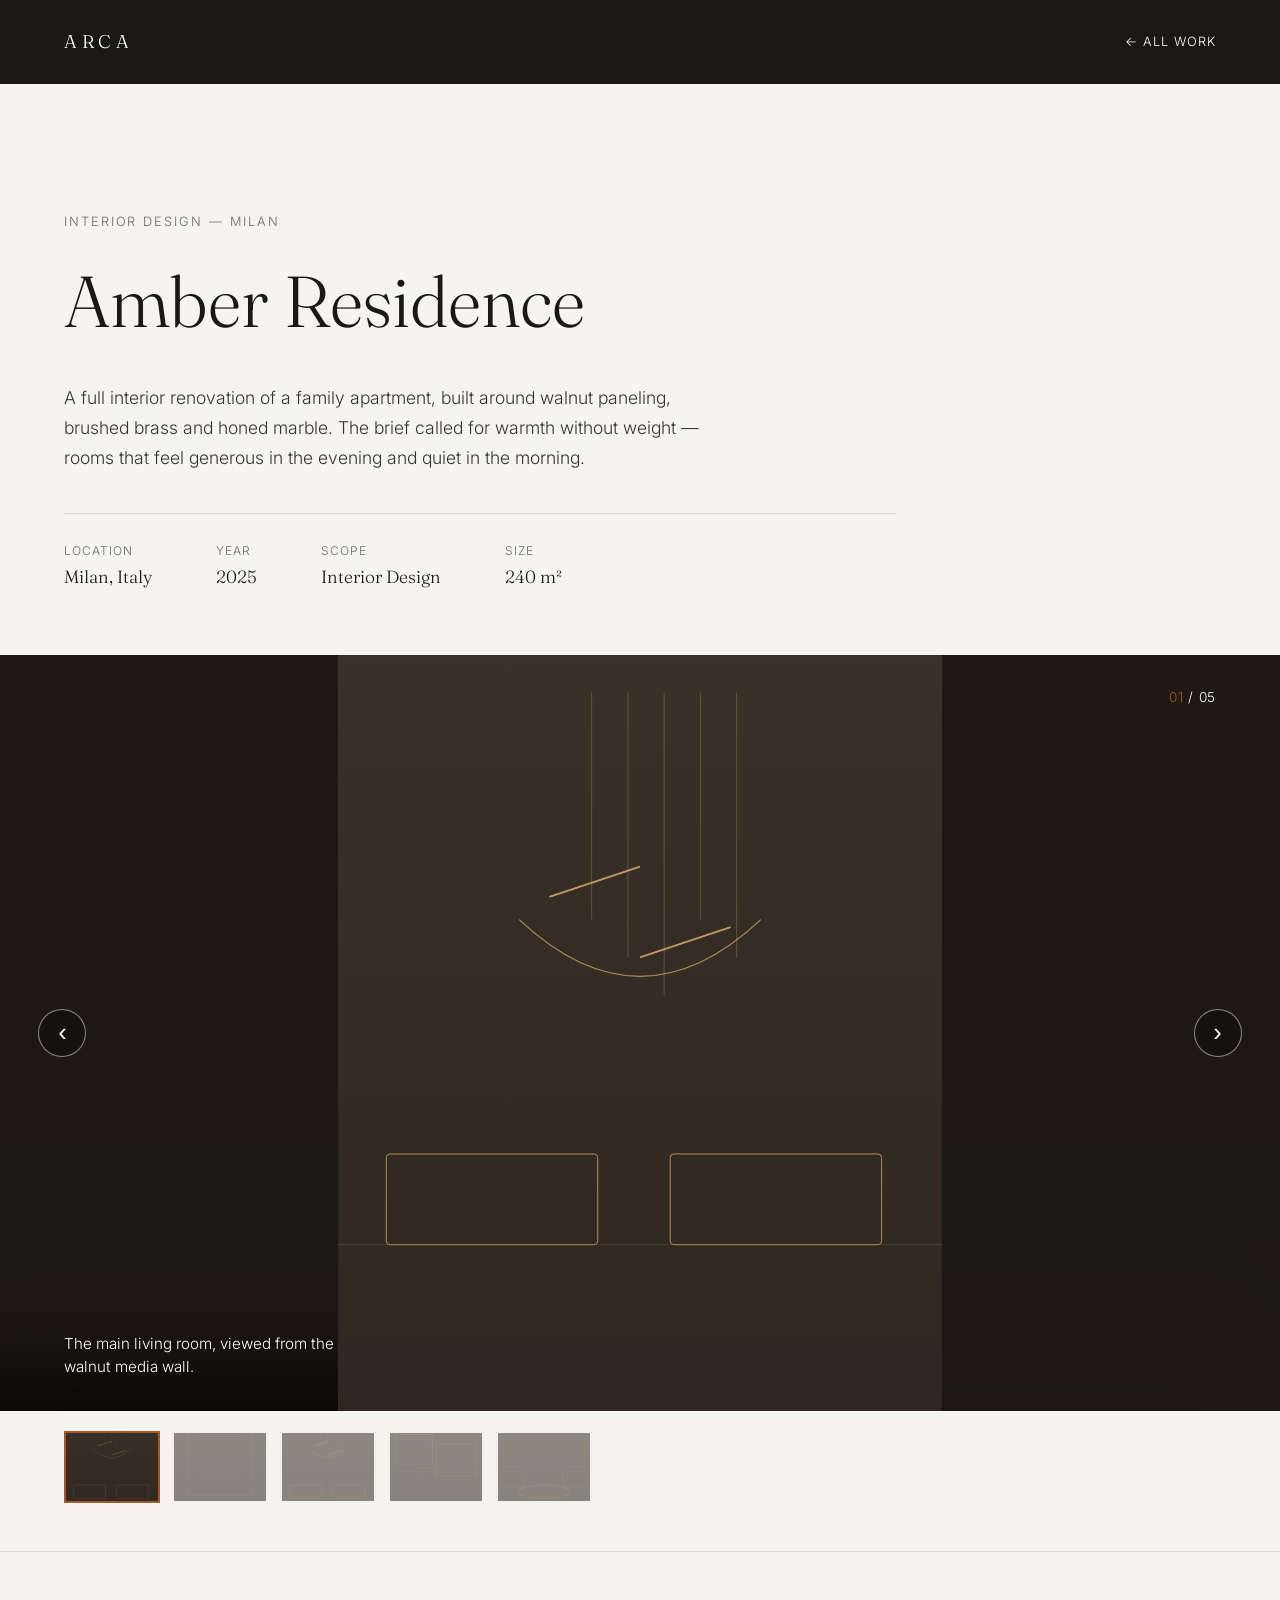
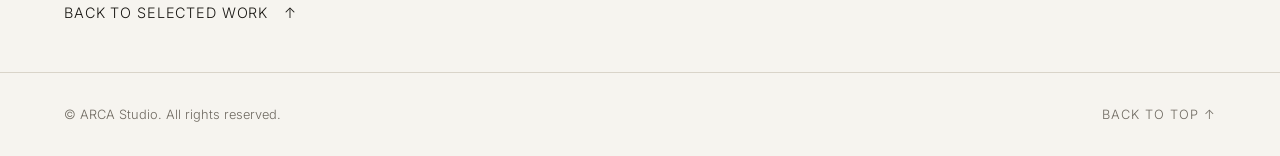
==== project-amber.html @ 2519db30 "Show full uncropped images with blurred backdrop fill Instead of cropping (object-fit: cover) or fla" ====
<!DOCTYPE html>
<html lang="en">
<head>
<meta charset="UTF-8">
<meta name="viewport" content="width=device-width, initial-scale=1.0">
<title>Amber Residence — ARCA Studio</title>
<meta name="description" content="Amber Residence — a warm, material-led interior by ARCA Studio.">
<link rel="preconnect" href="https://fonts.googleapis.com">
<link rel="preconnect" href="https://fonts.gstatic.com" crossorigin>
<link href="https://fonts.googleapis.com/css2?family=Fraunces:ital,opsz,wght@0,9..144,300;0,9..144,400;1,9..144,400&family=Inter:wght@300;400;500&display=swap" rel="stylesheet">
<link rel="stylesheet" href="style.css">
<link rel="stylesheet" href="project.css">
</head>
<body class="project-body">

<header class="site-header project-header" id="siteHeader">
  <a href="index.html" class="logo">ARCA</a>
  <a href="index.html#work" class="back-link">← All Work</a>
</header>

<main>
  <section class="project-intro">
    <p class="project-eyebrow">Interior Design — Milan</p>
    <h1>Amber Residence</h1>
    <p class="project-summary">
      A full interior renovation of a family apartment, built around walnut
      paneling, brushed brass and honed marble. The brief called for warmth
      without weight — rooms that feel generous in the evening and quiet
      in the morning.
    </p>
    <dl class="project-facts">
      <div><dt>Location</dt><dd>Milan, Italy</dd></div>
      <div><dt>Year</dt><dd>2025</dd></div>
      <div><dt>Scope</dt><dd>Interior Design</dd></div>
      <div><dt>Size</dt><dd>240 m²</dd></div>
    </dl>
  </section>

  <section class="gallery" id="gallery" aria-roledescription="carousel" aria-label="Project gallery">
    <div class="gallery-stage">
      <button class="gallery-arrow gallery-prev" id="galleryPrev" aria-label="Previous image">‹</button>

      <div class="gallery-track" id="galleryTrack">
        <figure class="gallery-slide is-active" data-index="0">
          <div class="gallery-slide-bg" style="background-image:url('assets/img/gallery/living-01.svg')"></div>
          <img src="assets/img/gallery/living-01.svg" alt="Living room with sculptural brass chandelier and twin sofas" class="gallery-slide-img">
          <figcaption>The main living room, viewed from the entry — brass chandelier and walnut media wall.</figcaption>
        </figure>
        <figure class="gallery-slide" data-index="1">
          <div class="gallery-slide-bg" style="background-image:url('assets/img/gallery/living-02.svg')"></div>
          <img src="assets/img/gallery/living-02.svg" alt="Marble feature wall with sculptural artwork" class="gallery-slide-img">
          <figcaption>Arabescato marble frames a bronze relief panel above the console.</figcaption>
        </figure>
        <figure class="gallery-slide" data-index="2">
          <div class="gallery-slide-bg" style="background-image:url('assets/img/gallery/living-03.svg')"></div>
          <img src="assets/img/gallery/living-03.svg" alt="Living room seen through an arched walnut doorway" class="gallery-slide-img">
          <figcaption>The sitting area, framed by an arched walnut passage from the hall.</figcaption>
        </figure>
        <figure class="gallery-slide" data-index="3">
          <div class="gallery-slide-bg" style="background-image:url('assets/img/gallery/living-04-aerial.svg')"></div>
          <img src="assets/img/gallery/living-04-aerial.svg" alt="Aerial view of the sectional sofa and coffee table layout" class="gallery-slide-img">
          <figcaption>Plan view of the seating arrangement around the bronze coffee table.</figcaption>
        </figure>
        <figure class="gallery-slide" data-index="4">
          <div class="gallery-slide-bg" style="background-image:url('assets/img/gallery/living-05.svg')"></div>
          <img src="assets/img/gallery/living-05.svg" alt="Detail of the marble and bronze coffee table" class="gallery-slide-img">
          <figcaption>Detail — honed marble top set into a brushed bronze base.</figcaption>
        </figure>
      </div>

      <button class="gallery-arrow gallery-next" id="galleryNext" aria-label="Next image">›</button>

      <div class="gallery-counter">
        <span id="galleryCurrent">01</span> / <span id="galleryTotal">05</span>
      </div>
    </div>

    <div class="gallery-thumbs" id="galleryThumbs">
      <button class="thumb is-active" data-index="0"><img src="assets/img/gallery/living-01.svg" alt=""></button>
      <button class="thumb" data-index="1"><img src="assets/img/gallery/living-02.svg" alt=""></button>
      <button class="thumb" data-index="2"><img src="assets/img/gallery/living-03.svg" alt=""></button>
      <button class="thumb" data-index="3"><img src="assets/img/gallery/living-04-aerial.svg" alt=""></button>
      <button class="thumb" data-index="4"><img src="assets/img/gallery/living-05.svg" alt=""></button>
    </div>
  </section>

  <section class="project-nav-next">
    <a href="index.html#work">
      <span class="project-nav-label">Back to Selected Work</span>
      <span class="project-nav-arrow">↑</span>
    </a>
  </section>
</main>

<footer class="site-footer">
  <p>© <span id="year"></span> ARCA Studio. All rights reserved.</p>
  <a href="index.html#top" class="back-top">Back to top ↑</a>
</footer>

<script src="script.js"></script>
<script src="project.js"></script>
</body>
</html>
---- style.css ----
:root {
  --bg: #f6f4ef;
  --ink: #1a1814;
  --muted: #6f6a61;
  --line: #d9d4c9;
  --accent: #a3572c;
  --serif: "Fraunces", serif;
  --sans: "Inter", sans-serif;
}

* { box-sizing: border-box; margin: 0; padding: 0; }

html { scroll-behavior: smooth; }

body {
  background: var(--bg);
  color: var(--ink);
  font-family: var(--sans);
  font-weight: 300;
  line-height: 1.5;
  overflow-x: hidden;
}

img { display: block; max-width: 100%; }
a { color: inherit; text-decoration: none; }
ul { list-style: none; }

/* Loader */
.loader {
  position: fixed;
  inset: 0;
  background: var(--ink);
  color: var(--bg);
  display: flex;
  align-items: center;
  justify-content: center;
  font-family: var(--serif);
  font-size: 1.4rem;
  letter-spacing: 0.3em;
  z-index: 999;
  transition: opacity 0.8s ease, visibility 0.8s ease;
}
.loader.hidden { opacity: 0; visibility: hidden; }

/* Header */
.site-header {
  position: fixed;
  top: 0;
  left: 0;
  right: 0;
  display: flex;
  align-items: center;
  justify-content: space-between;
  padding: 1.75rem clamp(1.5rem, 5vw, 4rem);
  z-index: 100;
  color: #fff;
  transition: padding 0.4s ease;
}
.site-header.scrolled { padding: 1.1rem clamp(1.5rem, 5vw, 4rem); }

.logo {
  font-family: var(--serif);
  font-size: 1.15rem;
  letter-spacing: 0.25em;
  mix-blend-mode: difference;
  color: #fff;
}

.main-nav { display: flex; gap: 2.5rem; }
.main-nav a {
  font-size: 0.8rem;
  letter-spacing: 0.08em;
  text-transform: uppercase;
  position: relative;
  mix-blend-mode: difference;
  color: #fff;
}
.main-nav a::after {
  content: "";
  position: absolute;
  left: 0; bottom: -4px;
  width: 0; height: 1px;
  background: currentColor;
  transition: width 0.3s ease;
}
.main-nav a:hover::after { width: 100%; }

.nav-toggle {
  display: none;
  flex-direction: column;
  gap: 5px;
  background: none;
  border: none;
  cursor: pointer;
}
.nav-toggle span {
  width: 22px; height: 1px;
  background: #fff;
  mix-blend-mode: difference;
}

/* Hero */
.hero {
  position: relative;
  height: 100vh;
  min-height: 560px;
  overflow: hidden;
}
.hero-media {
  position: absolute; inset: 0;
}
.hero-media img {
  width: 100%; height: 100%;
  object-fit: cover;
  filter: brightness(0.72);
}
.hero-content {
  position: relative;
  z-index: 2;
  height: 100%;
  display: flex;
  flex-direction: column;
  justify-content: flex-end;
  padding: 0 clamp(1.5rem, 5vw, 4rem) 4.5rem;
  color: #fff;
}
.eyebrow {
  text-transform: uppercase;
  letter-spacing: 0.2em;
  font-size: 0.8rem;
  margin-bottom: 1.25rem;
  opacity: 0.85;
}
.hero h1 {
  font-family: var(--serif);
  font-weight: 300;
  font-size: clamp(2.6rem, 7vw, 6rem);
  line-height: 1.02;
  max-width: 16ch;
}
.scroll-cue {
  margin-top: 3rem;
  display: inline-flex;
  align-items: center;
  gap: 1rem;
  font-size: 0.8rem;
  letter-spacing: 0.1em;
  text-transform: uppercase;
  color: #fff;
}
.scroll-cue .line {
  width: 48px; height: 1px;
  background: #fff;
  position: relative;
  overflow: hidden;
}
.scroll-cue .line::after {
  content: "";
  position: absolute; inset: 0;
  background: var(--accent);
  transform: translateX(-100%);
  animation: cue 2.4s ease-in-out infinite;
}
@keyframes cue {
  0% { transform: translateX(-100%); }
  50% { transform: translateX(0); }
  100% { transform: translateX(100%); }
}

/* Section index labels */
.section-index, .intro-index {
  font-size: 0.78rem;
  letter-spacing: 0.15em;
  text-transform: uppercase;
  color: var(--muted);
  padding: 0 clamp(1.5rem, 5vw, 4rem);
  margin-bottom: 2.5rem;
}

/* Intro */
.intro {
  padding: clamp(5rem, 10vw, 8rem) 0 clamp(4rem, 8vw, 6rem);
  border-top: 1px solid var(--line);
}
.intro-text {
  font-family: var(--serif);
  font-weight: 300;
  font-size: clamp(1.4rem, 3vw, 2.1rem);
  line-height: 1.45;
  max-width: 46rem;
  padding: 0 clamp(1.5rem, 5vw, 4rem);
  color: #2a2620;
}
.intro-stats {
  display: flex;
  gap: clamp(2rem, 6vw, 5rem);
  margin-top: 4rem;
  padding: 0 clamp(1.5rem, 5vw, 4rem);
  flex-wrap: wrap;
}
.intro-stats span {
  font-family: var(--serif);
  font-size: 2.6rem;
  display: block;
  color: var(--accent);
}
.intro-stats p {
  font-size: 0.85rem;
  color: var(--muted);
  margin-top: 0.4rem;
  text-transform: uppercase;
  letter-spacing: 0.05em;
}

/* Work grid */
.work {
  padding: clamp(4rem, 8vw, 6rem) 0;
  border-top: 1px solid var(--line);
}
.project-grid {
  display: grid;
  grid-template-columns: repeat(2, 1fr);
  gap: 1px;
  background: var(--line);
  padding: 0 clamp(1.5rem, 5vw, 4rem);
  gap: 2px;
}
.project {
  position: relative;
  display: block;
  overflow: hidden;
  aspect-ratio: 4/5;
}
.project--large { grid-column: span 2; aspect-ratio: 16/9; }

.project-media { position: absolute; inset: 0; }
.project-media img {
  width: 100%; height: 100%;
  object-fit: cover;
  transform: scale(1.02);
  transition: transform 1.1s cubic-bezier(0.16,1,0.3,1), filter 0.6s ease;
}
.project:hover .project-media img {
  transform: scale(1.1);
  filter: brightness(0.75);
}
.project-meta {
  position: absolute;
  left: 0; right: 0; bottom: 0;
  padding: 1.75rem;
  color: #fff;
  background: linear-gradient(to top, rgba(0,0,0,0.55), transparent 70%);
  transform: translateY(10px);
  opacity: 0.9;
  transition: transform 0.4s ease, opacity 0.4s ease;
}
.project:hover .project-meta { transform: translateY(0); opacity: 1; }
.project-meta h3 {
  font-family: var(--serif);
  font-weight: 400;
  font-size: 1.4rem;
  margin-bottom: 0.25rem;
}
.project-meta p {
  font-size: 0.8rem;
  letter-spacing: 0.04em;
  opacity: 0.85;
}

/* Services */
.services {
  padding: clamp(4rem, 8vw, 6rem) 0;
  border-top: 1px solid var(--line);
}
.services-list {
  padding: 0 clamp(1.5rem, 5vw, 4rem);
}
.services-list li {
  display: grid;
  grid-template-columns: 4rem 1fr 2fr;
  gap: 1.5rem;
  align-items: baseline;
  padding: 2.25rem 0;
  border-top: 1px solid var(--line);
}
.services-list li:last-child { border-bottom: 1px solid var(--line); }
.services-num {
  font-family: var(--serif);
  color: var(--accent);
  font-size: 1.1rem;
}
.services-list h3 {
  font-family: var(--serif);
  font-weight: 400;
  font-size: 1.6rem;
}
.services-list p {
  color: var(--muted);
  max-width: 34rem;
  font-size: 0.95rem;
}

/* CTA */
.cta {
  position: relative;
  height: 60vh;
  min-height: 420px;
  overflow: hidden;
}
.cta-media { position: absolute; inset: 0; }
.cta-media img {
  width: 100%; height: 100%; object-fit: cover;
  filter: brightness(0.55);
}
.cta-content {
  position: relative; z-index: 2;
  height: 100%;
  display: flex; flex-direction: column;
  align-items: center; justify-content: center;
  color: #fff; text-align: center;
  gap: 2.25rem;
}
.cta h2 {
  font-family: var(--serif);
  font-weight: 300;
  font-size: clamp(2.2rem, 5vw, 4rem);
  line-height: 1.1;
}
.btn {
  display: inline-block;
  border: 1px solid #fff;
  padding: 0.9rem 2.25rem;
  font-size: 0.8rem;
  letter-spacing: 0.1em;
  text-transform: uppercase;
  transition: background 0.3s ease, color 0.3s ease;
}
.btn:hover { background: #fff; color: var(--ink); }

/* Contact */
.contact {
  padding: clamp(4rem, 8vw, 6rem) 0 5rem;
  border-top: 1px solid var(--line);
}
.contact-grid {
  display: grid;
  grid-template-columns: 1fr 1fr;
  gap: 4rem;
  padding: 0 clamp(1.5rem, 5vw, 4rem);
}
.contact-info h2 {
  font-family: var(--serif);
  font-weight: 300;
  font-size: clamp(1.9rem, 4vw, 3rem);
  margin-bottom: 1.75rem;
}
.contact-email {
  display: inline-block;
  font-size: 1.15rem;
  border-bottom: 1px solid var(--ink);
  padding-bottom: 0.2rem;
  margin-bottom: 2.5rem;
}
.contact-details {
  display: flex;
  flex-direction: column;
  gap: 1.5rem;
}
.contact-details .label {
  font-size: 0.75rem;
  text-transform: uppercase;
  letter-spacing: 0.1em;
  color: var(--muted);
  margin-bottom: 0.35rem;
}
.contact-details a:hover { color: var(--accent); }

.contact-form { display: flex; flex-direction: column; gap: 1.75rem; }
.field { position: relative; }
.field input,
.field textarea {
  width: 100%;
  background: transparent;
  border: none;
  border-bottom: 1px solid var(--line);
  padding: 0.6rem 0;
  font-family: var(--sans);
  font-size: 1rem;
  color: var(--ink);
  resize: none;
}
.field input:focus,
.field textarea:focus { outline: none; border-color: var(--ink); }
.field label {
  position: absolute;
  left: 0; top: 0.6rem;
  color: var(--muted);
  font-size: 1rem;
  pointer-events: none;
  transition: transform 0.25s ease, font-size 0.25s ease, color 0.25s ease;
}
.field input:focus ~ label,
.field input:not(:placeholder-shown) ~ label,
.field textarea:focus ~ label,
.field textarea:not(:placeholder-shown) ~ label,
.field input:valid ~ label {
  transform: translateY(-1.4rem);
  font-size: 0.75rem;
  color: var(--ink);
}
.contact-form button {
  align-self: flex-start;
  margin-top: 0.5rem;
  background: var(--ink);
  color: var(--bg);
  border: none;
  padding: 0.9rem 2.25rem;
  font-size: 0.8rem;
  letter-spacing: 0.1em;
  text-transform: uppercase;
  cursor: pointer;
  transition: background 0.3s ease;
}
.contact-form button:hover { background: var(--accent); }
.form-note { font-size: 0.85rem; color: var(--accent); min-height: 1.2rem; }

/* Footer */
.site-footer {
  display: flex;
  justify-content: space-between;
  align-items: center;
  padding: 2rem clamp(1.5rem, 5vw, 4rem);
  border-top: 1px solid var(--line);
  font-size: 0.8rem;
  color: var(--muted);
}
.back-top { text-transform: uppercase; letter-spacing: 0.08em; }
.back-top:hover { color: var(--accent); }

/* Reveal animation */
.reveal {
  opacity: 0;
  transform: translateY(24px);
  transition: opacity 0.9s cubic-bezier(0.16,1,0.3,1), transform 0.9s cubic-bezier(0.16,1,0.3,1);
}
.reveal.visible { opacity: 1; transform: translateY(0); }

/* Responsive */
@media (max-width: 860px) {
  .main-nav { display: none; }
  .nav-toggle { display: flex; }
  .project-grid { grid-template-columns: 1fr; }
  .project--large { grid-column: span 1; aspect-ratio: 4/5; }
  .intro-stats { gap: 2.5rem; }
  .services-list li { grid-template-columns: 1fr; gap: 0.5rem; }
  .contact-grid { grid-template-columns: 1fr; gap: 3rem; }
}

@media (max-width: 860px) {
  .main-nav.open {
    display: flex;
    flex-direction: column;
    position: fixed;
    top: 0; right: 0;
    height: 100vh;
    width: 70vw;
    background: var(--ink);
    color: #fff;
    padding: 6rem 2.5rem;
    gap: 2rem;
    z-index: 90;
  }
  .main-nav.open a { mix-blend-mode: normal; color: #fff; }
}
---- project.css ----
.project-body { background: var(--bg); }

.project-header {
  position: sticky;
  background: var(--ink);
  mix-blend-mode: normal;
  color: #fff;
}
.project-header .logo { mix-blend-mode: normal; color: #fff; }
.back-link {
  font-size: 0.8rem;
  letter-spacing: 0.08em;
  text-transform: uppercase;
  color: #fff;
}
.back-link:hover { color: var(--accent); }

.project-intro {
  max-width: 60rem;
  padding: 8rem clamp(1.5rem, 5vw, 4rem) 3rem;
}
.project-eyebrow {
  text-transform: uppercase;
  letter-spacing: 0.15em;
  font-size: 0.8rem;
  color: var(--muted);
  margin-bottom: 1rem;
}
.project-intro h1 {
  font-family: var(--serif);
  font-weight: 300;
  font-size: clamp(2.4rem, 6vw, 4.5rem);
  margin-bottom: 1.75rem;
}
.project-summary {
  font-size: 1.1rem;
  line-height: 1.7;
  color: #3a352c;
  max-width: 42rem;
  margin-bottom: 2.5rem;
}
.project-facts {
  display: flex;
  gap: clamp(2rem, 5vw, 4rem);
  flex-wrap: wrap;
  border-top: 1px solid var(--line);
  padding-top: 1.75rem;
}
.project-facts dt {
  font-size: 0.75rem;
  text-transform: uppercase;
  letter-spacing: 0.08em;
  color: var(--muted);
  margin-bottom: 0.3rem;
}
.project-facts dd {
  font-family: var(--serif);
  font-size: 1.1rem;
}

/* Gallery */
.gallery {
  padding: 1rem 0 3rem;
}
.gallery-stage {
  position: relative;
  width: 100%;
  height: 84vh;
  min-height: 480px;
  max-height: 900px;
  overflow: hidden;
  background: #241f19;
}
.gallery-track {
  position: relative;
  width: 100%;
  height: 100%;
}
.gallery-slide {
  position: absolute;
  inset: 0;
  opacity: 0;
  visibility: hidden;
  transition: opacity 0.7s ease;
}
.gallery-slide.is-active {
  opacity: 1;
  visibility: visible;
}
.gallery-slide-bg {
  position: absolute;
  inset: -20px;
  background-size: cover;
  background-position: center;
  filter: blur(35px) brightness(0.55) saturate(1.1);
  transform: scale(1.15);
}
.gallery-slide-img {
  position: relative;
  z-index: 1;
  width: 100%;
  height: 100%;
  object-fit: contain;
}
.gallery-slide figcaption {
  position: absolute;
  left: 0; right: 0; bottom: 0;
  padding: 2rem clamp(1.5rem, 5vw, 4rem);
  color: #fff;
  font-size: 0.95rem;
  max-width: 40rem;
  background: linear-gradient(to top, rgba(0,0,0,0.6), transparent);
}

.gallery-arrow {
  position: absolute;
  top: 50%;
  transform: translateY(-50%);
  z-index: 5;
  width: 48px;
  height: 48px;
  border-radius: 50%;
  border: 1px solid rgba(255,255,255,0.5);
  background: rgba(0,0,0,0.25);
  color: #fff;
  font-size: 1.6rem;
  line-height: 1;
  cursor: pointer;
  display: flex;
  align-items: center;
  justify-content: center;
  transition: background 0.3s ease, border-color 0.3s ease;
}
.gallery-arrow:hover { background: rgba(0,0,0,0.5); border-color: #fff; }
.gallery-prev { left: clamp(1rem, 3vw, 2.5rem); }
.gallery-next { right: clamp(1rem, 3vw, 2.5rem); }

.gallery-counter {
  position: absolute;
  top: clamp(1rem, 3vw, 2rem);
  right: clamp(1.5rem, 5vw, 4rem);
  color: #fff;
  font-size: 0.85rem;
  letter-spacing: 0.05em;
  z-index: 5;
}
.gallery-counter #galleryCurrent { color: var(--accent); }

.gallery-thumbs {
  display: flex;
  gap: 0.75rem;
  padding: 1.25rem clamp(1.5rem, 5vw, 4rem) 0;
  overflow-x: auto;
}
.thumb {
  flex: 0 0 auto;
  width: 96px;
  height: 72px;
  border: 2px solid transparent;
  padding: 0;
  cursor: pointer;
  overflow: hidden;
  opacity: 0.55;
  transition: opacity 0.3s ease, border-color 0.3s ease;
}
.thumb img { width: 100%; height: 100%; object-fit: cover; display: block; }
.thumb:hover { opacity: 0.85; }
.thumb.is-active { opacity: 1; border-color: var(--accent); }

.project-nav-next {
  border-top: 1px solid var(--line);
  padding: 3rem clamp(1.5rem, 5vw, 4rem);
}
.project-nav-next a {
  display: inline-flex;
  align-items: center;
  gap: 1rem;
  font-size: 0.9rem;
  letter-spacing: 0.06em;
  text-transform: uppercase;
}
.project-nav-next a:hover { color: var(--accent); }

@media (max-width: 640px) {
  .gallery-stage { height: 60vh; min-height: 380px; }
  .gallery-arrow { width: 38px; height: 38px; font-size: 1.3rem; }
  .project-intro { padding-top: 6.5rem; }
}
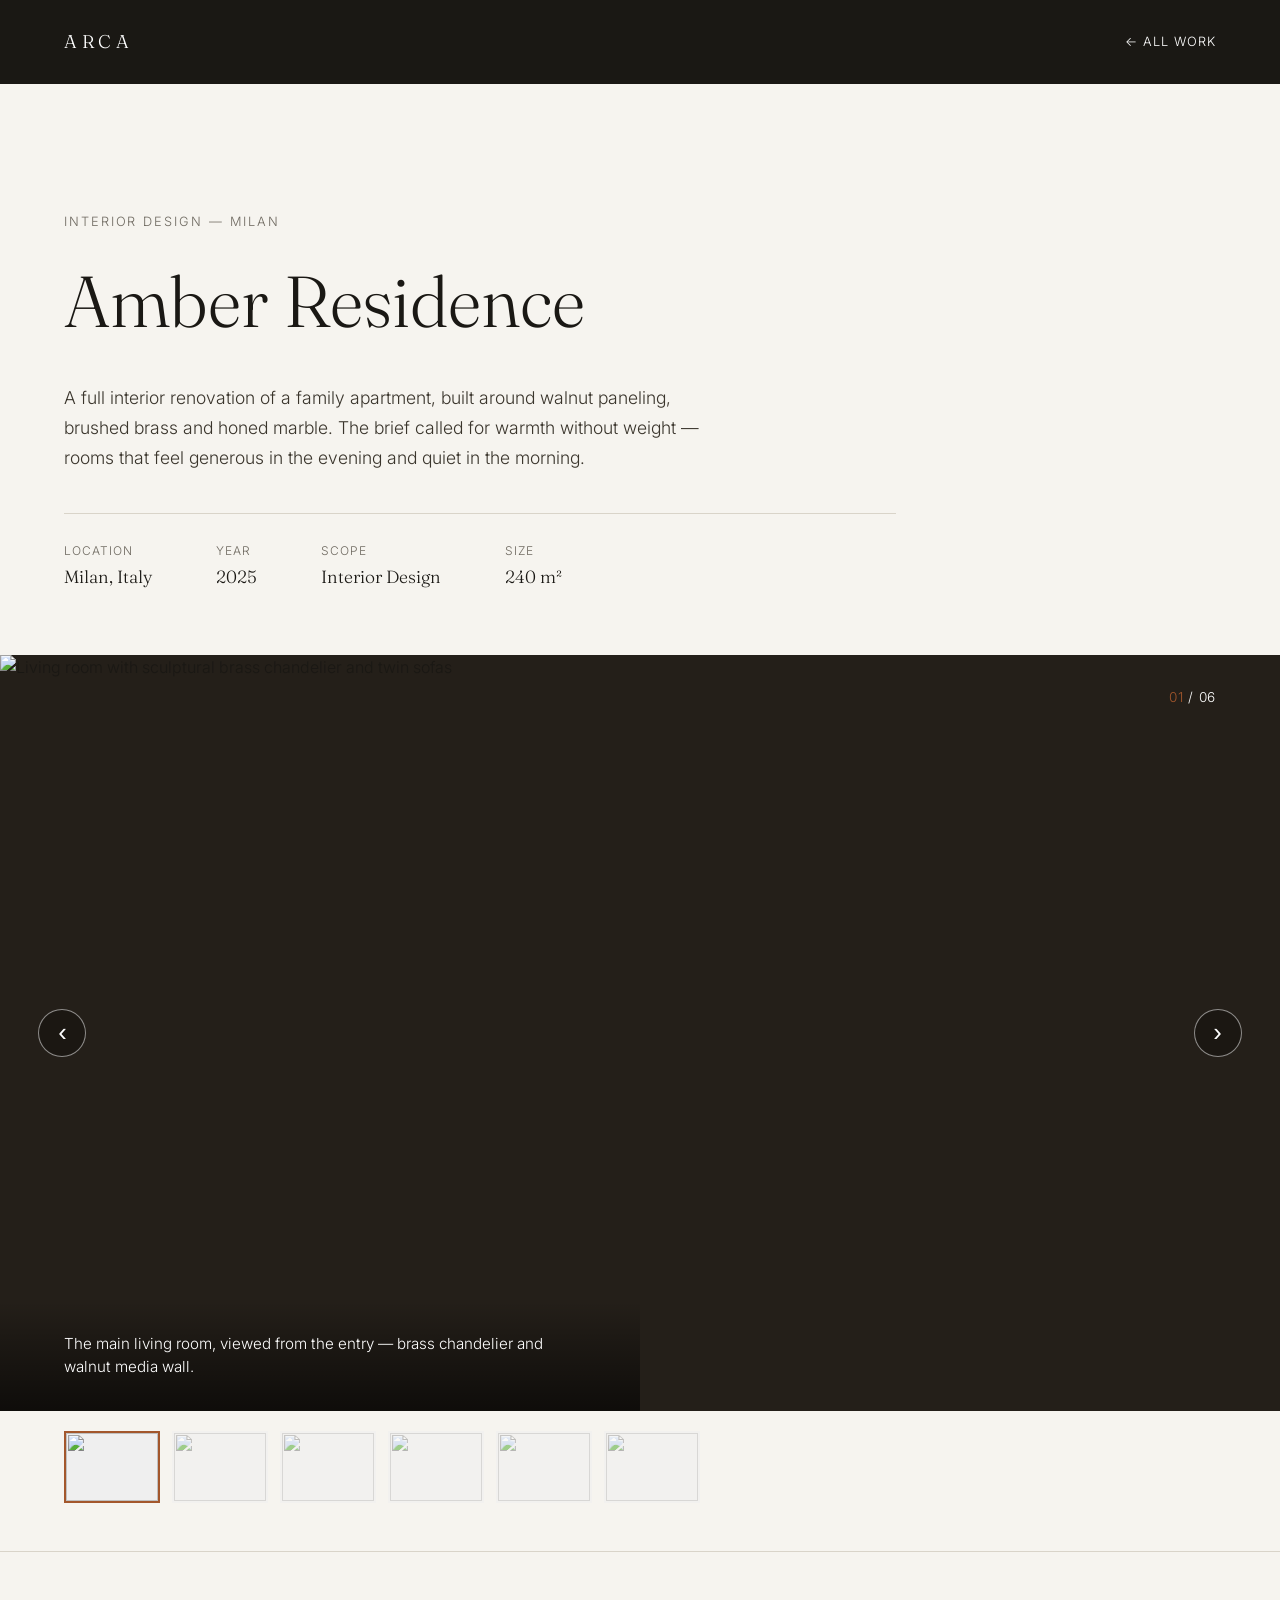
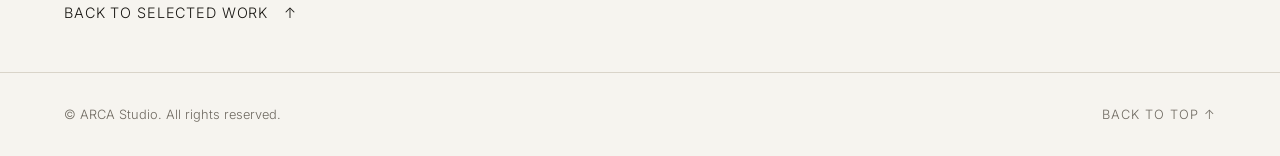
==== commit 3699a069: "Point Amber Residence gallery at uploaded photo filenames Homepage card and project-amber.html now r" ====
--- a/project-amber.html
+++ b/project-amber.html
@@ -42,45 +42,51 @@
 
       <div class="gallery-track" id="galleryTrack">
         <figure class="gallery-slide is-active" data-index="0">
-          <div class="gallery-slide-bg" style="background-image:url('assets/img/gallery/living-01.svg')"></div>
-          <img src="assets/img/gallery/living-01.svg" alt="Living room with sculptural brass chandelier and twin sofas" class="gallery-slide-img">
+          <div class="gallery-slide-bg" style="background-image:url('assets/img/gallery/Living room (1).jpg')"></div>
+          <img src="assets/img/gallery/Living room (1).jpg" alt="Living room with sculptural brass chandelier and twin sofas" class="gallery-slide-img">
           <figcaption>The main living room, viewed from the entry — brass chandelier and walnut media wall.</figcaption>
         </figure>
         <figure class="gallery-slide" data-index="1">
-          <div class="gallery-slide-bg" style="background-image:url('assets/img/gallery/living-02.svg')"></div>
-          <img src="assets/img/gallery/living-02.svg" alt="Marble feature wall with sculptural artwork" class="gallery-slide-img">
+          <div class="gallery-slide-bg" style="background-image:url('assets/img/gallery/Living room (2).jpg')"></div>
+          <img src="assets/img/gallery/Living room (2).jpg" alt="Marble feature wall with sculptural artwork" class="gallery-slide-img">
           <figcaption>Arabescato marble frames a bronze relief panel above the console.</figcaption>
         </figure>
         <figure class="gallery-slide" data-index="2">
-          <div class="gallery-slide-bg" style="background-image:url('assets/img/gallery/living-03.svg')"></div>
-          <img src="assets/img/gallery/living-03.svg" alt="Living room seen through an arched walnut doorway" class="gallery-slide-img">
+          <div class="gallery-slide-bg" style="background-image:url('assets/img/gallery/Living room (3).jpg')"></div>
+          <img src="assets/img/gallery/Living room (3).jpg" alt="Living room seen through an arched walnut doorway" class="gallery-slide-img">
           <figcaption>The sitting area, framed by an arched walnut passage from the hall.</figcaption>
         </figure>
         <figure class="gallery-slide" data-index="3">
-          <div class="gallery-slide-bg" style="background-image:url('assets/img/gallery/living-04-aerial.svg')"></div>
-          <img src="assets/img/gallery/living-04-aerial.svg" alt="Aerial view of the sectional sofa and coffee table layout" class="gallery-slide-img">
+          <div class="gallery-slide-bg" style="background-image:url('assets/img/gallery/Living room (4).jpg')"></div>
+          <img src="assets/img/gallery/Living room (4).jpg" alt="Aerial view of the sectional sofa and coffee table layout" class="gallery-slide-img">
           <figcaption>Plan view of the seating arrangement around the bronze coffee table.</figcaption>
         </figure>
         <figure class="gallery-slide" data-index="4">
-          <div class="gallery-slide-bg" style="background-image:url('assets/img/gallery/living-05.svg')"></div>
-          <img src="assets/img/gallery/living-05.svg" alt="Detail of the marble and bronze coffee table" class="gallery-slide-img">
+          <div class="gallery-slide-bg" style="background-image:url('assets/img/gallery/Living room (5).jpg')"></div>
+          <img src="assets/img/gallery/Living room (5).jpg" alt="Detail of the marble and bronze coffee table" class="gallery-slide-img">
           <figcaption>Detail — honed marble top set into a brushed bronze base.</figcaption>
+        </figure>
+        <figure class="gallery-slide" data-index="5">
+          <div class="gallery-slide-bg" style="background-image:url('assets/img/gallery/Living room (6).jpg')"></div>
+          <img src="assets/img/gallery/Living room (6).jpg" alt="Wide view of the living room seating arrangement" class="gallery-slide-img">
+          <figcaption>The room in full — sectional seating gathered around the bronze coffee table.</figcaption>
         </figure>
       </div>
 
       <button class="gallery-arrow gallery-next" id="galleryNext" aria-label="Next image">›</button>
 
       <div class="gallery-counter">
-        <span id="galleryCurrent">01</span> / <span id="galleryTotal">05</span>
+        <span id="galleryCurrent">01</span> / <span id="galleryTotal">06</span>
       </div>
     </div>
 
     <div class="gallery-thumbs" id="galleryThumbs">
-      <button class="thumb is-active" data-index="0"><img src="assets/img/gallery/living-01.svg" alt=""></button>
-      <button class="thumb" data-index="1"><img src="assets/img/gallery/living-02.svg" alt=""></button>
-      <button class="thumb" data-index="2"><img src="assets/img/gallery/living-03.svg" alt=""></button>
-      <button class="thumb" data-index="3"><img src="assets/img/gallery/living-04-aerial.svg" alt=""></button>
-      <button class="thumb" data-index="4"><img src="assets/img/gallery/living-05.svg" alt=""></button>
+      <button class="thumb is-active" data-index="0"><img src="assets/img/gallery/Living room (1).jpg" alt=""></button>
+      <button class="thumb" data-index="1"><img src="assets/img/gallery/Living room (2).jpg" alt=""></button>
+      <button class="thumb" data-index="2"><img src="assets/img/gallery/Living room (3).jpg" alt=""></button>
+      <button class="thumb" data-index="3"><img src="assets/img/gallery/Living room (4).jpg" alt=""></button>
+      <button class="thumb" data-index="4"><img src="assets/img/gallery/Living room (5).jpg" alt=""></button>
+      <button class="thumb" data-index="5"><img src="assets/img/gallery/Living room (6).jpg" alt=""></button>
     </div>
   </section>
 
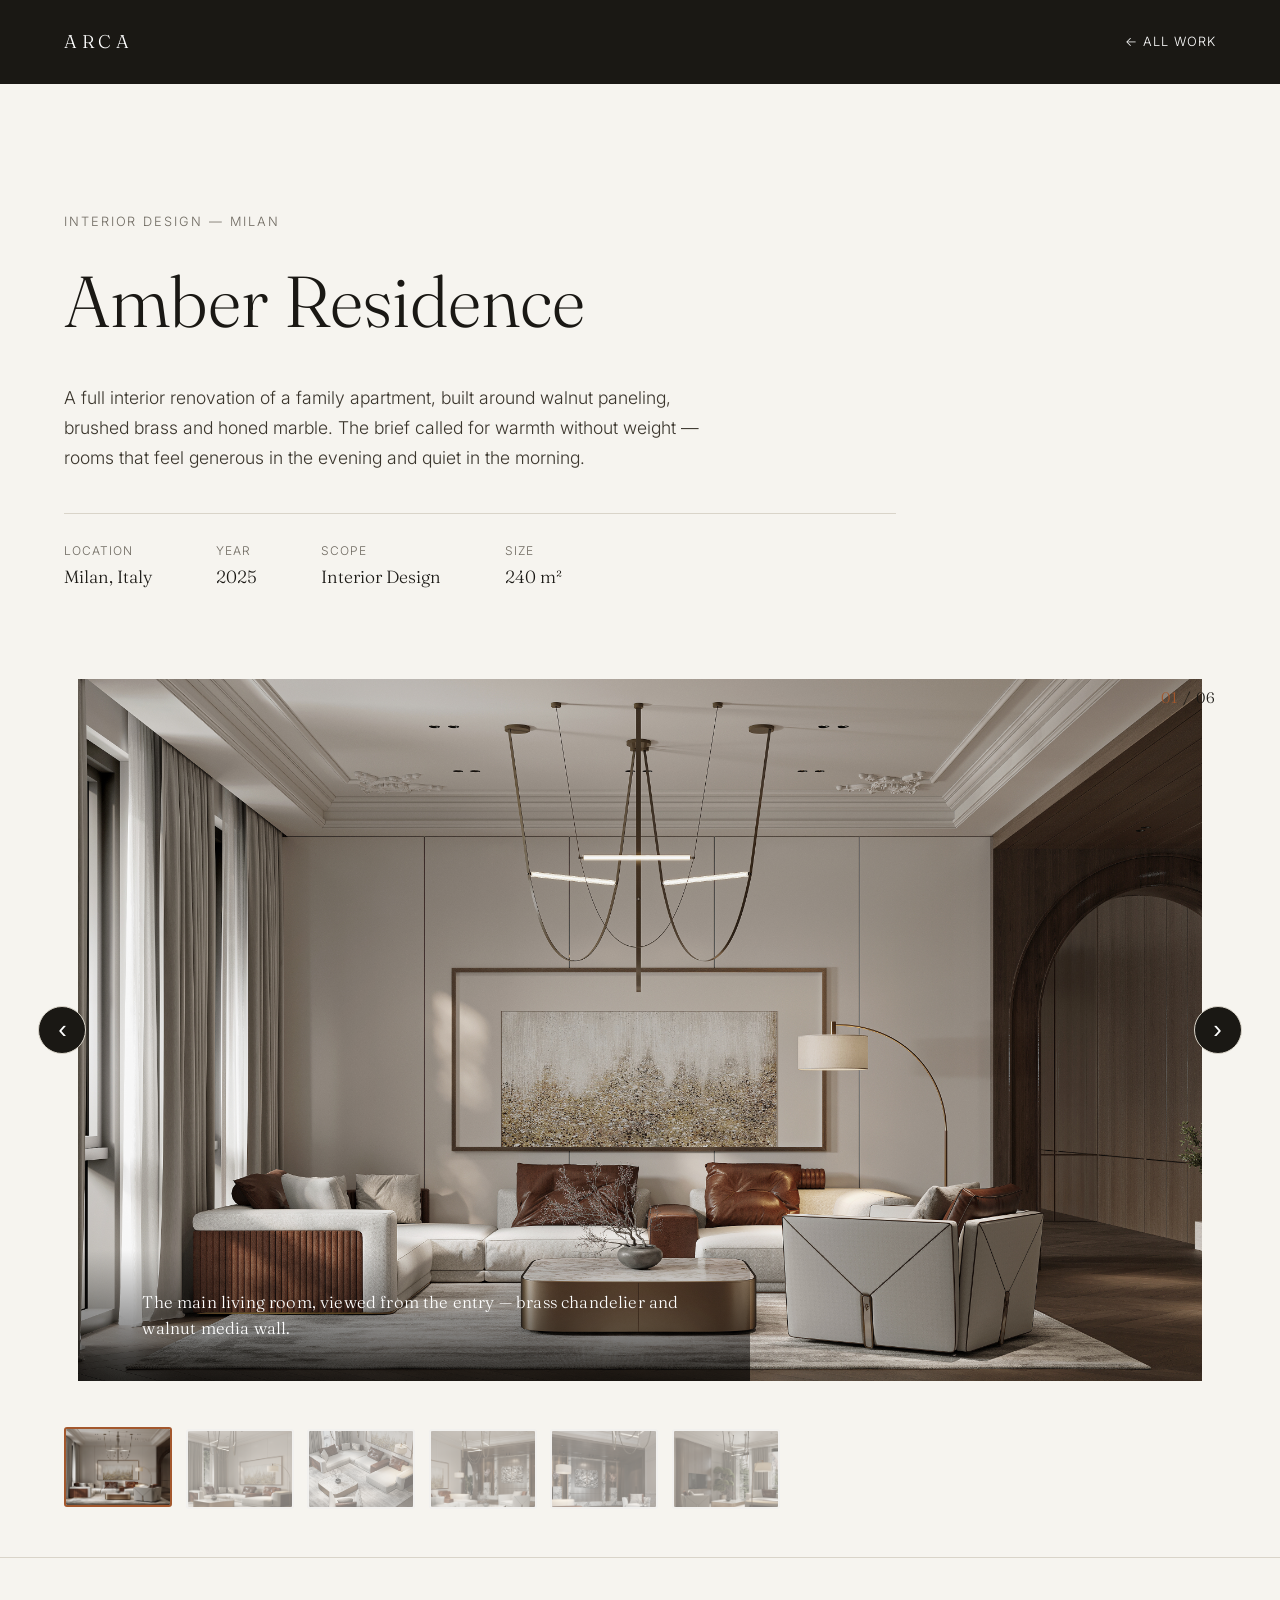
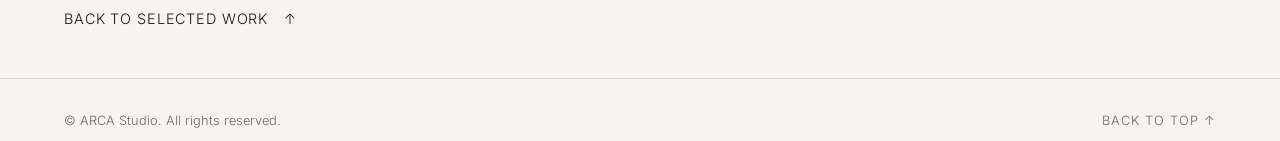
==== commit 29c3eb46: "Make gallery frame hug each photo's exact aspect ratio Instead of a fixed-shape box that always need" ====
--- a/project-amber.html
+++ b/project-amber.html
@@ -37,9 +37,10 @@
   </section>
 
   <section class="gallery" id="gallery" aria-roledescription="carousel" aria-label="Project gallery">
-    <div class="gallery-stage">
+    <div class="gallery-stage" id="galleryStage">
       <button class="gallery-arrow gallery-prev" id="galleryPrev" aria-label="Previous image">‹</button>
 
+      <div class="gallery-frame" id="galleryFrame">
       <div class="gallery-track" id="galleryTrack">
         <figure class="gallery-slide is-active" data-index="0">
           <div class="gallery-slide-bg" style="background-image:url('assets/img/gallery/Living room (1).jpg')"></div>
@@ -72,6 +73,8 @@
           <figcaption>The room in full — sectional seating gathered around the bronze coffee table.</figcaption>
         </figure>
       </div>
+      </div>
+
 
       <button class="gallery-arrow gallery-next" id="galleryNext" aria-label="Next image">›</button>
 
--- a/style.css
+++ b/style.css
@@ -178,7 +178,7 @@
 }
 
 /* Intro */
-.intro {
+.intro, .team {
   padding: clamp(5rem, 10vw, 8rem) 0 clamp(4rem, 8vw, 6rem);
   border-top: 1px solid var(--line);
 }
@@ -210,6 +210,63 @@
   margin-top: 0.4rem;
   text-transform: uppercase;
   letter-spacing: 0.05em;
+}
+
+/* Team */
+.team {
+  padding: clamp(4rem, 8vw, 6rem) 0 clamp(4rem, 8vw, 6rem);
+  border-top: 1px solid var(--line);
+}
+.team-index { margin-bottom: 2.5rem; }
+.team-showcase {
+  background: var(--ink);
+  color: #fff;
+  padding: clamp(4rem, 9vw, 7rem) clamp(1.5rem, 5vw, 4rem) clamp(3.5rem, 7vw, 5.5rem);
+  margin-bottom: clamp(3rem, 6vw, 4.5rem);
+}
+.team-headline {
+  font-family: var(--serif);
+  font-weight: 300;
+  text-transform: uppercase;
+  letter-spacing: 0.02em;
+  text-align: center;
+  font-size: clamp(2rem, 5vw, 3.4rem);
+  line-height: 1.15;
+  margin-bottom: clamp(3rem, 6vw, 4.5rem);
+}
+
+.team-grid {
+  display: grid;
+  grid-template-columns: repeat(4, 1fr);
+  gap: clamp(1.25rem, 3vw, 2.5rem);
+  max-width: 1400px;
+  margin: 0 auto;
+}
+.team-photo {
+  aspect-ratio: 4/5;
+  overflow: hidden;
+  margin-bottom: 1.25rem;
+  background: #1a1814;
+}
+.team-photo img {
+  width: 100%;
+  height: 100%;
+  object-fit: cover;
+  transition: transform 0.6s cubic-bezier(0.16,1,0.3,1);
+}
+.team-member:hover .team-photo img {
+  transform: scale(1.04);
+}
+.team-member h3 {
+  font-family: var(--sans);
+  font-weight: 500;
+  font-size: 0.95rem;
+  margin-bottom: 0.3rem;
+}
+.team-role {
+  font-size: 0.8rem;
+  color: rgba(255,255,255,0.55);
+  letter-spacing: 0.02em;
 }
 
 /* Work grid */
@@ -452,8 +509,13 @@
   .project-grid { grid-template-columns: 1fr; }
   .project--large { grid-column: span 1; aspect-ratio: 4/5; }
   .intro-stats { gap: 2.5rem; }
+  .team-grid { grid-template-columns: repeat(2, 1fr); }
   .services-list li { grid-template-columns: 1fr; gap: 0.5rem; }
   .contact-grid { grid-template-columns: 1fr; gap: 3rem; }
+}
+
+@media (max-width: 480px) {
+  .team-grid { grid-template-columns: 1fr; max-width: 320px; }
 }
 
 @media (max-width: 860px) {
--- a/project.css
+++ b/project.css
@@ -64,12 +64,21 @@
 }
 .gallery-stage {
   position: relative;
+  display: flex;
+  align-items: center;
+  justify-content: center;
   width: 100%;
-  height: 84vh;
   min-height: 480px;
-  max-height: 900px;
+  padding: 1.5rem 0;
+  background: var(--bg);
+}
+.gallery-frame {
+  position: relative;
   overflow: hidden;
-  background: #241f19;
+  width: 100%;
+  height: 78vh;
+  max-height: 820px;
+  transition: width 0.4s ease, height 0.4s ease;
 }
 .gallery-track {
   position: relative;
@@ -81,35 +90,34 @@
   inset: 0;
   opacity: 0;
   visibility: hidden;
-  transition: opacity 0.7s ease;
+  transition: opacity 1s cubic-bezier(0.16,1,0.3,1);
 }
 .gallery-slide.is-active {
   opacity: 1;
   visibility: visible;
 }
 .gallery-slide-bg {
-  position: absolute;
-  inset: -20px;
-  background-size: cover;
-  background-position: center;
-  filter: blur(35px) brightness(0.55) saturate(1.1);
-  transform: scale(1.15);
+  display: none;
 }
 .gallery-slide-img {
   position: relative;
   z-index: 1;
   width: 100%;
   height: 100%;
-  object-fit: contain;
+  object-fit: fill;
 }
 .gallery-slide figcaption {
   position: absolute;
   left: 0; right: 0; bottom: 0;
-  padding: 2rem clamp(1.5rem, 5vw, 4rem);
+  z-index: 3;
+  padding: 2.5rem clamp(1.5rem, 5vw, 4rem);
   color: #fff;
-  font-size: 0.95rem;
-  max-width: 40rem;
-  background: linear-gradient(to top, rgba(0,0,0,0.6), transparent);
+  font-family: var(--serif);
+  font-weight: 300;
+  font-size: 1.05rem;
+  letter-spacing: 0.01em;
+  max-width: 42rem;
+  background: linear-gradient(to top, rgba(0,0,0,0.7), transparent);
 }
 
 .gallery-arrow {
@@ -120,8 +128,8 @@
   width: 48px;
   height: 48px;
   border-radius: 50%;
-  border: 1px solid rgba(255,255,255,0.5);
-  background: rgba(0,0,0,0.25);
+  border: 1px solid var(--line);
+  background: var(--ink);
   color: #fff;
   font-size: 1.6rem;
   line-height: 1;
@@ -131,7 +139,7 @@
   justify-content: center;
   transition: background 0.3s ease, border-color 0.3s ease;
 }
-.gallery-arrow:hover { background: rgba(0,0,0,0.5); border-color: #fff; }
+.gallery-arrow:hover { background: var(--accent); border-color: var(--accent); }
 .gallery-prev { left: clamp(1rem, 3vw, 2.5rem); }
 .gallery-next { right: clamp(1rem, 3vw, 2.5rem); }
 
@@ -139,33 +147,35 @@
   position: absolute;
   top: clamp(1rem, 3vw, 2rem);
   right: clamp(1.5rem, 5vw, 4rem);
-  color: #fff;
-  font-size: 0.85rem;
-  letter-spacing: 0.05em;
   z-index: 5;
+  color: var(--ink);
+  font-family: var(--serif);
+  font-size: 0.95rem;
+  letter-spacing: 0.06em;
 }
 .gallery-counter #galleryCurrent { color: var(--accent); }
 
 .gallery-thumbs {
   display: flex;
-  gap: 0.75rem;
-  padding: 1.25rem clamp(1.5rem, 5vw, 4rem) 0;
+  gap: 0.85rem;
+  padding: 1.5rem clamp(1.5rem, 5vw, 4rem) 0;
   overflow-x: auto;
 }
 .thumb {
   flex: 0 0 auto;
-  width: 96px;
-  height: 72px;
+  width: 108px;
+  height: 80px;
+  border-radius: 3px;
   border: 2px solid transparent;
   padding: 0;
   cursor: pointer;
   overflow: hidden;
-  opacity: 0.55;
-  transition: opacity 0.3s ease, border-color 0.3s ease;
+  opacity: 0.5;
+  transition: opacity 0.3s ease, border-color 0.3s ease, transform 0.3s ease;
 }
 .thumb img { width: 100%; height: 100%; object-fit: cover; display: block; }
-.thumb:hover { opacity: 0.85; }
-.thumb.is-active { opacity: 1; border-color: var(--accent); }
+.thumb:hover { opacity: 0.85; transform: translateY(-2px); }
+.thumb.is-active { opacity: 1; border-color: var(--accent); transform: translateY(-2px); }
 
 .project-nav-next {
   border-top: 1px solid var(--line);
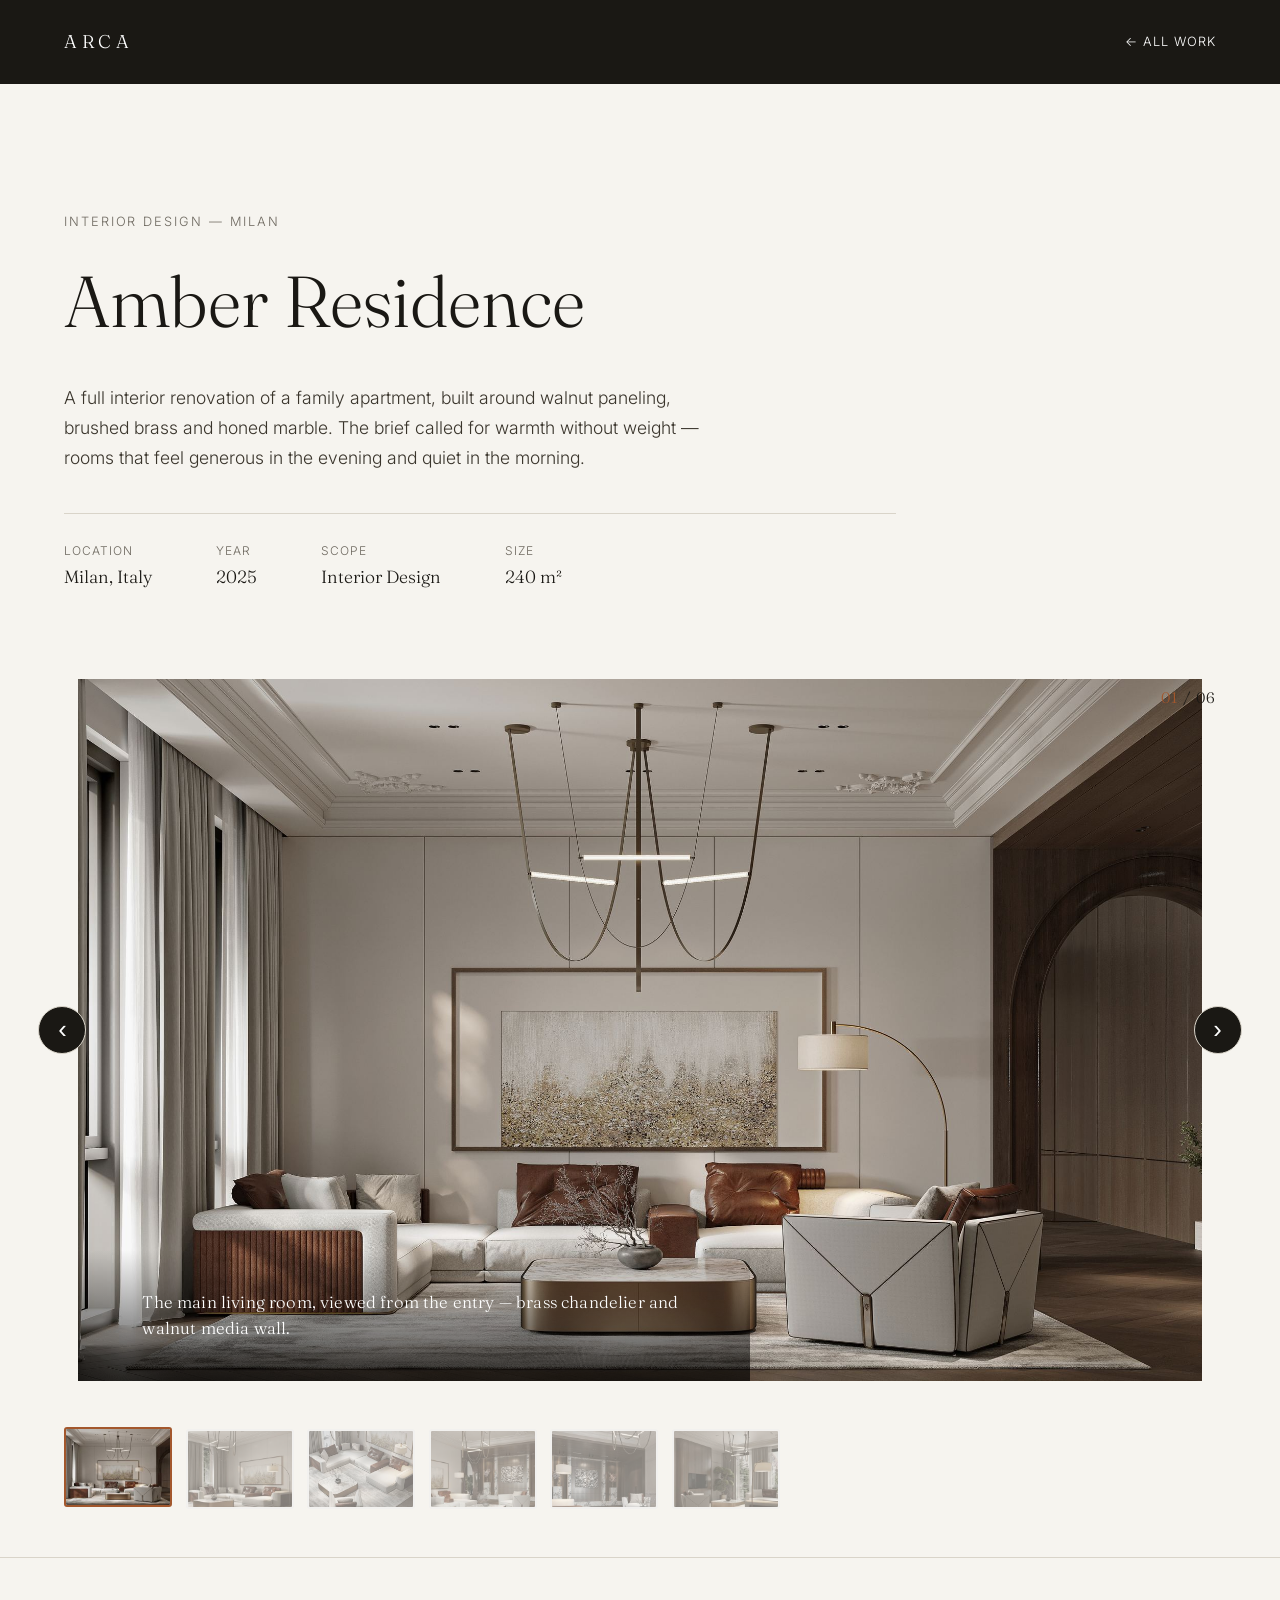
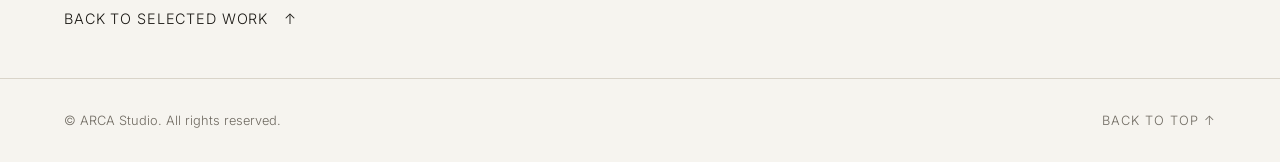
==== commit 1848b555: "Compress and resize uploaded photos for fast page loads Original photos were 4-9MB each (32MB total " ====
--- a/project-amber.html
+++ b/project-amber.html
@@ -84,12 +84,12 @@
     </div>
 
     <div class="gallery-thumbs" id="galleryThumbs">
-      <button class="thumb is-active" data-index="0"><img src="assets/img/gallery/Living room (1).jpg" alt=""></button>
-      <button class="thumb" data-index="1"><img src="assets/img/gallery/Living room (2).jpg" alt=""></button>
-      <button class="thumb" data-index="2"><img src="assets/img/gallery/Living room (3).jpg" alt=""></button>
-      <button class="thumb" data-index="3"><img src="assets/img/gallery/Living room (4).jpg" alt=""></button>
-      <button class="thumb" data-index="4"><img src="assets/img/gallery/Living room (5).jpg" alt=""></button>
-      <button class="thumb" data-index="5"><img src="assets/img/gallery/Living room (6).jpg" alt=""></button>
+      <button class="thumb is-active" data-index="0"><img src="assets/img/gallery/thumbs/Living room (1).jpg" alt=""></button>
+      <button class="thumb" data-index="1"><img src="assets/img/gallery/thumbs/Living room (2).jpg" alt=""></button>
+      <button class="thumb" data-index="2"><img src="assets/img/gallery/thumbs/Living room (3).jpg" alt=""></button>
+      <button class="thumb" data-index="3"><img src="assets/img/gallery/thumbs/Living room (4).jpg" alt=""></button>
+      <button class="thumb" data-index="4"><img src="assets/img/gallery/thumbs/Living room (5).jpg" alt=""></button>
+      <button class="thumb" data-index="5"><img src="assets/img/gallery/thumbs/Living room (6).jpg" alt=""></button>
     </div>
   </section>
 
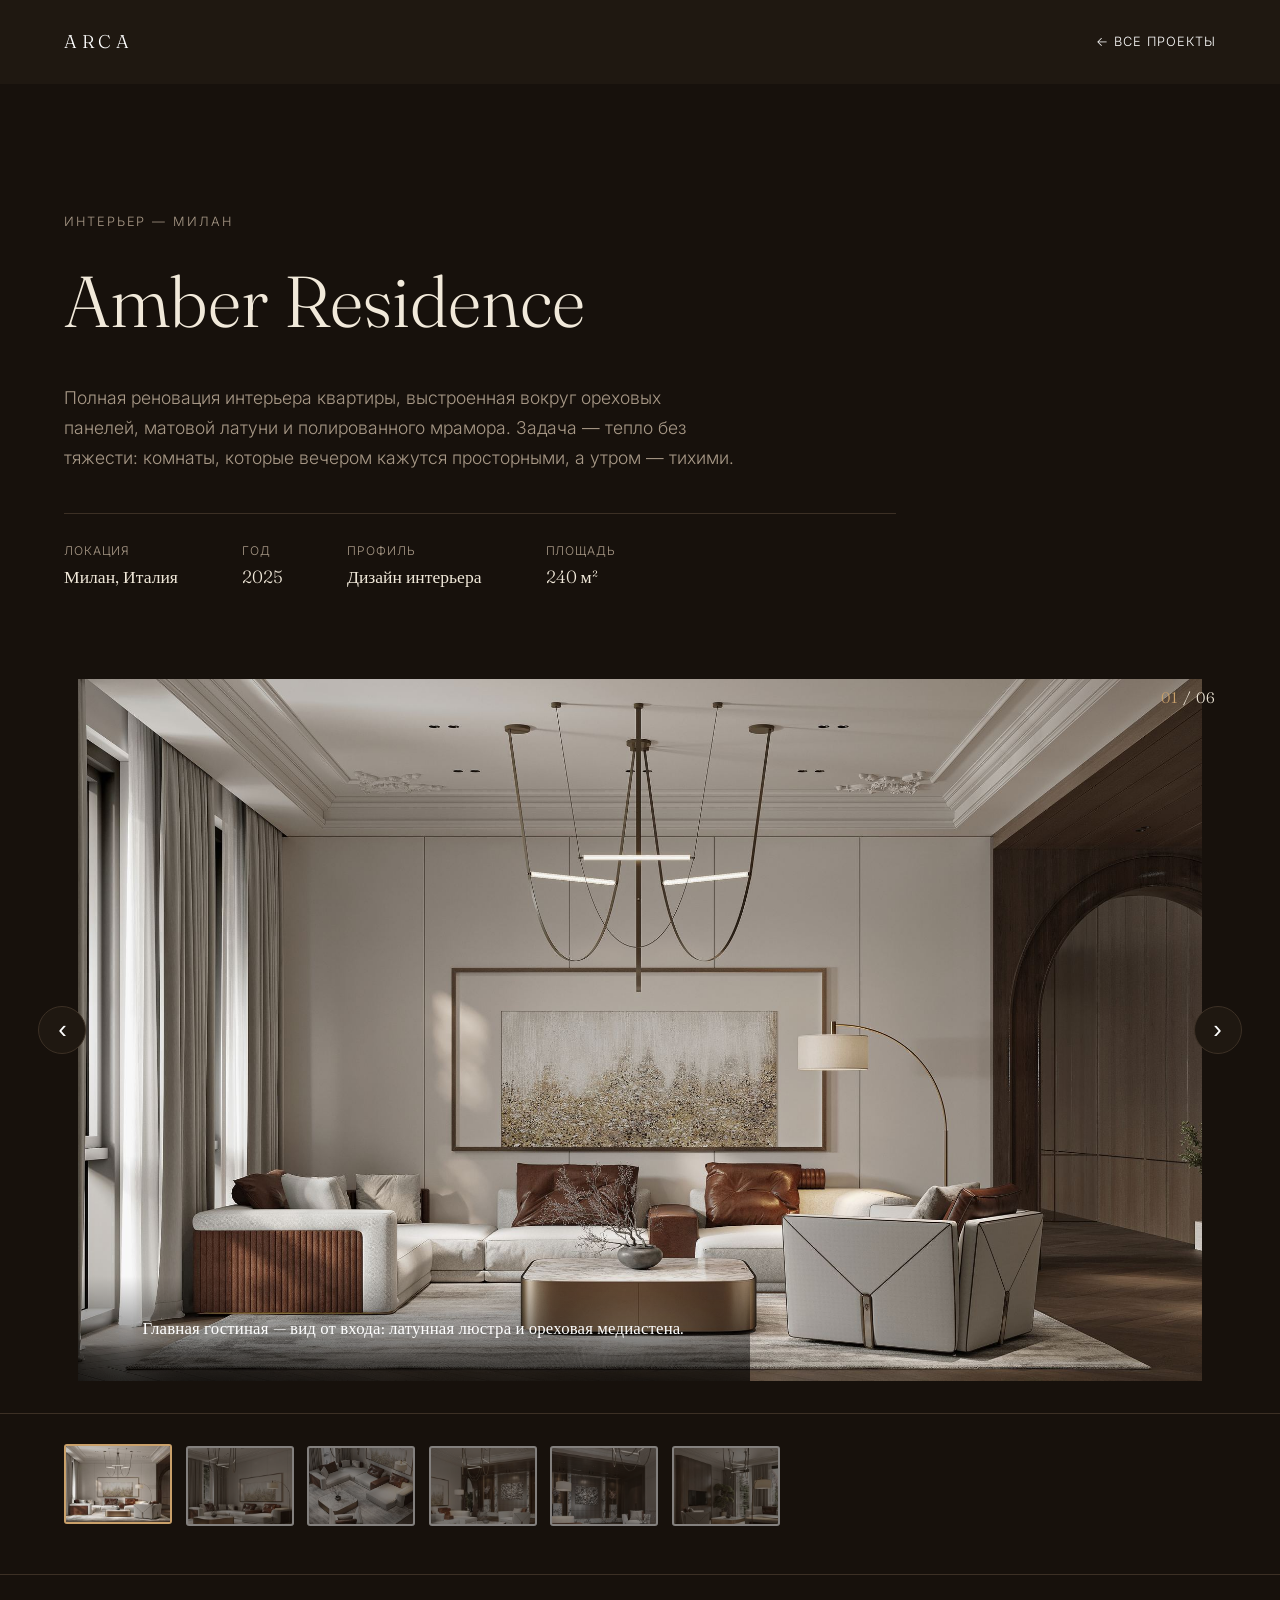
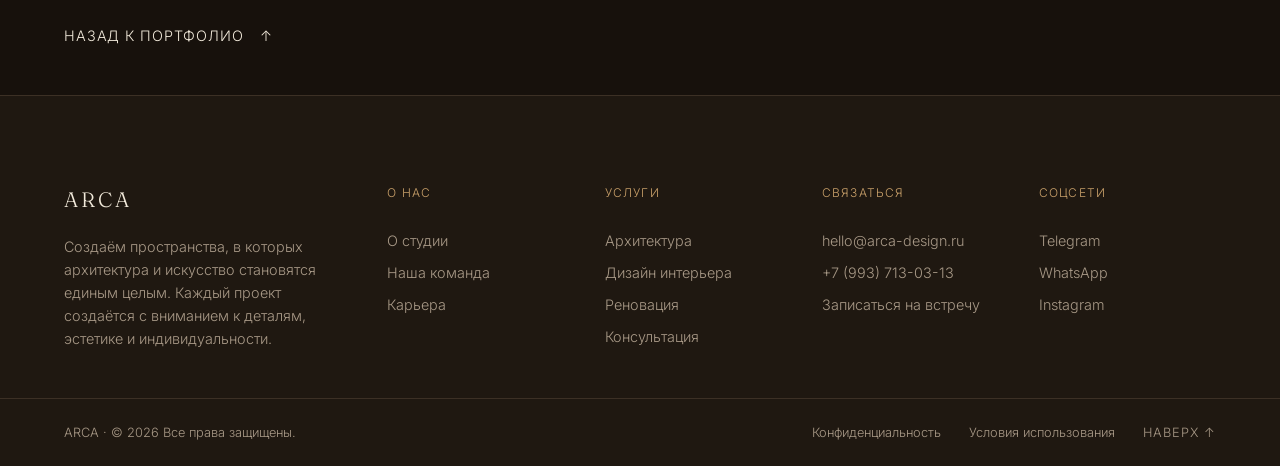
==== commit 6f5a0560: "Redesign in the style of Aura XIII: dark bronze palette, custom cursor, full Russian translation Maj" ====
--- a/project-amber.html
+++ b/project-amber.html
@@ -1,10 +1,10 @@
 <!DOCTYPE html>
-<html lang="en">
+<html lang="ru">
 <head>
 <meta charset="UTF-8">
 <meta name="viewport" content="width=device-width, initial-scale=1.0">
-<title>Amber Residence — ARCA Studio</title>
-<meta name="description" content="Amber Residence — a warm, material-led interior by ARCA Studio.">
+<title>Amber Residence — ARCA</title>
+<meta name="description" content="Amber Residence — тёплый интерьер квартиры от студии ARCA.">
 <link rel="preconnect" href="https://fonts.googleapis.com">
 <link rel="preconnect" href="https://fonts.gstatic.com" crossorigin>
 <link href="https://fonts.googleapis.com/css2?family=Fraunces:ital,opsz,wght@0,9..144,300;0,9..144,400;1,9..144,400&family=Inter:wght@300;400;500&display=swap" rel="stylesheet">
@@ -12,71 +12,71 @@
 <link rel="stylesheet" href="project.css">
 </head>
 <body class="project-body">
+<div class="cursor-ring" id="cursorRing"></div>
 
 <header class="site-header project-header" id="siteHeader">
   <a href="index.html" class="logo">ARCA</a>
-  <a href="index.html#work" class="back-link">← All Work</a>
+  <a href="index.html#work" class="back-link">← Все проекты</a>
 </header>
 
 <main>
   <section class="project-intro">
-    <p class="project-eyebrow">Interior Design — Milan</p>
+    <p class="project-eyebrow">Интерьер — Милан</p>
     <h1>Amber Residence</h1>
     <p class="project-summary">
-      A full interior renovation of a family apartment, built around walnut
-      paneling, brushed brass and honed marble. The brief called for warmth
-      without weight — rooms that feel generous in the evening and quiet
-      in the morning.
+      Полная реновация интерьера квартиры, выстроенная вокруг ореховых панелей,
+      матовой латуни и полированного мрамора. Задача — тепло без тяжести:
+      комнаты, которые вечером кажутся просторными, а утром — тихими.
     </p>
     <dl class="project-facts">
-      <div><dt>Location</dt><dd>Milan, Italy</dd></div>
-      <div><dt>Year</dt><dd>2025</dd></div>
-      <div><dt>Scope</dt><dd>Interior Design</dd></div>
-      <div><dt>Size</dt><dd>240 m²</dd></div>
+      <div><dt>Локация</dt><dd>Милан, Италия</dd></div>
+      <div><dt>Год</dt><dd>2025</dd></div>
+      <div><dt>Профиль</dt><dd>Дизайн интерьера</dd></div>
+      <div><dt>Площадь</dt><dd>240 м²</dd></div>
     </dl>
   </section>
 
-  <section class="gallery" id="gallery" aria-roledescription="carousel" aria-label="Project gallery">
+  <section class="gallery" id="gallery" aria-roledescription="carousel" aria-label="Галерея проекта">
     <div class="gallery-stage" id="galleryStage">
-      <button class="gallery-arrow gallery-prev" id="galleryPrev" aria-label="Previous image">‹</button>
+      <button class="gallery-arrow gallery-prev" id="galleryPrev" aria-label="Предыдущее изображение">‹</button>
 
       <div class="gallery-frame" id="galleryFrame">
       <div class="gallery-track" id="galleryTrack">
         <figure class="gallery-slide is-active" data-index="0">
           <div class="gallery-slide-bg" style="background-image:url('assets/img/gallery/Living room (1).jpg')"></div>
-          <img src="assets/img/gallery/Living room (1).jpg" alt="Living room with sculptural brass chandelier and twin sofas" class="gallery-slide-img">
-          <figcaption>The main living room, viewed from the entry — brass chandelier and walnut media wall.</figcaption>
+          <img src="assets/img/gallery/Living room (1).jpg" alt="Гостиная со скульптурной латунной люстрой и двумя диванами" class="gallery-slide-img">
+          <figcaption>Главная гостиная — вид от входа: латунная люстра и ореховая медиастена.</figcaption>
         </figure>
         <figure class="gallery-slide" data-index="1">
           <div class="gallery-slide-bg" style="background-image:url('assets/img/gallery/Living room (2).jpg')"></div>
-          <img src="assets/img/gallery/Living room (2).jpg" alt="Marble feature wall with sculptural artwork" class="gallery-slide-img">
-          <figcaption>Arabescato marble frames a bronze relief panel above the console.</figcaption>
+          <img src="assets/img/gallery/Living room (2).jpg" alt="Мраморная стена со скульптурным панно" class="gallery-slide-img">
+          <figcaption>Мрамор Arabescato обрамляет бронзовое рельефное панно над консолью.</figcaption>
         </figure>
         <figure class="gallery-slide" data-index="2">
           <div class="gallery-slide-bg" style="background-image:url('assets/img/gallery/Living room (3).jpg')"></div>
-          <img src="assets/img/gallery/Living room (3).jpg" alt="Living room seen through an arched walnut doorway" class="gallery-slide-img">
-          <figcaption>The sitting area, framed by an arched walnut passage from the hall.</figcaption>
+          <img src="assets/img/gallery/Living room (3).jpg" alt="Гостиная, видимая через арочный ореховый проём" class="gallery-slide-img">
+          <figcaption>Зона отдыха, обрамлённая арочным ореховым проёмом из холла.</figcaption>
         </figure>
         <figure class="gallery-slide" data-index="3">
           <div class="gallery-slide-bg" style="background-image:url('assets/img/gallery/Living room (4).jpg')"></div>
-          <img src="assets/img/gallery/Living room (4).jpg" alt="Aerial view of the sectional sofa and coffee table layout" class="gallery-slide-img">
-          <figcaption>Plan view of the seating arrangement around the bronze coffee table.</figcaption>
+          <img src="assets/img/gallery/Living room (4).jpg" alt="Вид сверху на диван и журнальный столик" class="gallery-slide-img">
+          <figcaption>План расстановки мебели вокруг бронзового журнального столика.</figcaption>
         </figure>
         <figure class="gallery-slide" data-index="4">
           <div class="gallery-slide-bg" style="background-image:url('assets/img/gallery/Living room (5).jpg')"></div>
-          <img src="assets/img/gallery/Living room (5).jpg" alt="Detail of the marble and bronze coffee table" class="gallery-slide-img">
-          <figcaption>Detail — honed marble top set into a brushed bronze base.</figcaption>
+          <img src="assets/img/gallery/Living room (5).jpg" alt="Деталь мраморного и бронзового столика" class="gallery-slide-img">
+          <figcaption>Деталь — полированная мраморная столешница на матовом бронзовом основании.</figcaption>
         </figure>
         <figure class="gallery-slide" data-index="5">
           <div class="gallery-slide-bg" style="background-image:url('assets/img/gallery/Living room (6).jpg')"></div>
-          <img src="assets/img/gallery/Living room (6).jpg" alt="Wide view of the living room seating arrangement" class="gallery-slide-img">
-          <figcaption>The room in full — sectional seating gathered around the bronze coffee table.</figcaption>
+          <img src="assets/img/gallery/Living room (6).jpg" alt="Общий вид гостиной зоны" class="gallery-slide-img">
+          <figcaption>Комната целиком — секционный диван вокруг бронзового столика.</figcaption>
         </figure>
       </div>
       </div>
 
 
-      <button class="gallery-arrow gallery-next" id="galleryNext" aria-label="Next image">›</button>
+      <button class="gallery-arrow gallery-next" id="galleryNext" aria-label="Следующее изображение">›</button>
 
       <div class="gallery-counter">
         <span id="galleryCurrent">01</span> / <span id="galleryTotal">06</span>
@@ -95,15 +95,52 @@
 
   <section class="project-nav-next">
     <a href="index.html#work">
-      <span class="project-nav-label">Back to Selected Work</span>
+      <span class="project-nav-label">Назад к портфолио</span>
       <span class="project-nav-arrow">↑</span>
     </a>
   </section>
 </main>
 
 <footer class="site-footer">
-  <p>© <span id="year"></span> ARCA Studio. All rights reserved.</p>
-  <a href="index.html#top" class="back-top">Back to top ↑</a>
+  <div class="footer-main">
+    <div class="footer-brand">
+      <p class="footer-logo">ARCA</p>
+      <p class="footer-blurb">Создаём пространства, в которых архитектура и искусство становятся единым целым. Каждый проект создаётся с вниманием к деталям, эстетике и индивидуальности.</p>
+    </div>
+    <div class="footer-col">
+      <p class="footer-col-title">О нас</p>
+      <a href="index.html#team">О студии</a>
+      <a href="index.html#team">Наша команда</a>
+      <a href="index.html#contact">Карьера</a>
+    </div>
+    <div class="footer-col">
+      <p class="footer-col-title">Услуги</p>
+      <a href="index.html#services">Архитектура</a>
+      <a href="index.html#services">Дизайн интерьера</a>
+      <a href="index.html#services">Реновация</a>
+      <a href="index.html#services">Консультация</a>
+    </div>
+    <div class="footer-col">
+      <p class="footer-col-title">Связаться</p>
+      <a href="mailto:hello@arca-design.ru">hello@arca-design.ru</a>
+      <a href="tel:+79937130313">+7 (993) 713-03-13</a>
+      <a href="index.html#contact">Записаться на встречу</a>
+    </div>
+    <div class="footer-col">
+      <p class="footer-col-title">Соцсети</p>
+      <a href="#">Telegram</a>
+      <a href="#">WhatsApp</a>
+      <a href="#">Instagram</a>
+    </div>
+  </div>
+  <div class="footer-bottom">
+    <p>ARCA · © <span id="year"></span> Все права защищены.</p>
+    <div class="footer-bottom-links">
+      <a href="#">Конфиденциальность</a>
+      <a href="#">Условия использования</a>
+      <a href="index.html#top" class="back-top">Наверх ↑</a>
+    </div>
+  </div>
 </footer>
 
 <script src="script.js"></script>
--- a/style.css
+++ b/style.css
@@ -1,9 +1,10 @@
 :root {
-  --bg: #f6f4ef;
-  --ink: #1a1814;
-  --muted: #6f6a61;
-  --line: #d9d4c9;
-  --accent: #a3572c;
+  --bg: #17110c;
+  --bg-alt: #1f1811;
+  --ink: #f1e9da;
+  --muted: #a89987;
+  --line: #3c3025;
+  --accent: #c9a06a;
   --serif: "Fraunces", serif;
   --sans: "Inter", sans-serif;
 }
@@ -25,12 +26,42 @@
 a { color: inherit; text-decoration: none; }
 ul { list-style: none; }
 
+/* Custom cursor */
+.has-custom-cursor, .has-custom-cursor a, .has-custom-cursor button { cursor: none; }
+.cursor-ring {
+  position: fixed;
+  top: 0; left: 0;
+  width: 32px; height: 32px;
+  margin: -16px 0 0 -16px;
+  border: 1px solid var(--accent);
+  border-radius: 50%;
+  pointer-events: none;
+  z-index: 9999;
+  opacity: 0;
+  transition: opacity 0.3s ease, width 0.25s ease, height 0.25s ease, margin 0.25s ease, background 0.25s ease;
+}
+.cursor-ring::after {
+  content: "";
+  position: absolute;
+  top: 50%; left: 50%;
+  width: 4px; height: 4px;
+  margin: -2px 0 0 -2px;
+  background: var(--accent);
+  border-radius: 50%;
+}
+.cursor-ring.is-visible { opacity: 1; }
+.cursor-ring.is-active {
+  width: 52px; height: 52px;
+  margin: -26px 0 0 -26px;
+  background: rgba(201, 160, 106, 0.1);
+}
+
 /* Loader */
 .loader {
   position: fixed;
   inset: 0;
-  background: var(--ink);
-  color: var(--bg);
+  background: var(--bg);
+  color: var(--accent);
   display: flex;
   align-items: center;
   justify-content: center;
@@ -109,7 +140,8 @@
 .hero-media {
   position: absolute; inset: 0;
 }
-.hero-media img {
+.hero-media img,
+.hero-media video {
   width: 100%; height: 100%;
   object-fit: cover;
   filter: brightness(0.72);
@@ -189,7 +221,7 @@
   line-height: 1.45;
   max-width: 46rem;
   padding: 0 clamp(1.5rem, 5vw, 4rem);
-  color: #2a2620;
+  color: var(--ink);
 }
 .intro-stats {
   display: flex;
@@ -219,8 +251,8 @@
 }
 .team-index { margin-bottom: 2.5rem; }
 .team-showcase {
-  background: var(--ink);
-  color: #fff;
+  background: var(--bg-alt);
+  color: var(--ink);
   padding: clamp(4rem, 9vw, 7rem) clamp(1.5rem, 5vw, 4rem) clamp(3.5rem, 7vw, 5.5rem);
   margin-bottom: clamp(3rem, 6vw, 4.5rem);
 }
@@ -385,14 +417,14 @@
 }
 .btn {
   display: inline-block;
-  border: 1px solid #fff;
+  border: 1px solid var(--accent);
   padding: 0.9rem 2.25rem;
   font-size: 0.8rem;
   letter-spacing: 0.1em;
   text-transform: uppercase;
   transition: background 0.3s ease, color 0.3s ease;
 }
-.btn:hover { background: #fff; color: var(--ink); }
+.btn:hover { background: var(--accent); color: var(--bg); }
 
 /* Contact */
 .contact {
@@ -483,16 +515,71 @@
 
 /* Footer */
 .site-footer {
+  border-top: 1px solid var(--line);
+  background: var(--bg-alt);
+}
+.footer-main {
+  display: grid;
+  grid-template-columns: 1.6fr repeat(4, 1fr);
+  gap: 2.5rem;
+  padding: clamp(3.5rem, 7vw, 5.5rem) clamp(1.5rem, 5vw, 4rem) 3rem;
+}
+.footer-logo {
+  font-family: var(--serif);
+  font-size: 1.3rem;
+  letter-spacing: 0.15em;
+  margin-bottom: 1.25rem;
+  color: var(--ink);
+}
+.footer-blurb {
+  font-size: 0.9rem;
+  line-height: 1.6;
+  color: var(--muted);
+  max-width: 26rem;
+}
+.footer-col-title {
+  font-size: 0.75rem;
+  text-transform: uppercase;
+  letter-spacing: 0.1em;
+  color: var(--accent);
+  margin-bottom: 1.1rem;
+}
+.footer-col {
+  display: flex;
+  flex-direction: column;
+  gap: 0.65rem;
+}
+.footer-col a {
+  font-size: 0.9rem;
+  color: var(--muted);
+  transition: color 0.25s ease;
+}
+.footer-col a:hover { color: var(--ink); }
+
+.footer-bottom {
   display: flex;
   justify-content: space-between;
   align-items: center;
-  padding: 2rem clamp(1.5rem, 5vw, 4rem);
-  border-top: 1px solid var(--line);
-  font-size: 0.8rem;
-  color: var(--muted);
-}
+  flex-wrap: wrap;
+  gap: 1rem;
+  padding: 1.5rem clamp(1.5rem, 5vw, 4rem);
+  border-top: 1px solid var(--line);
+  font-size: 0.8rem;
+  color: var(--muted);
+}
+.footer-bottom-links { display: flex; gap: 1.75rem; }
+.footer-bottom a { color: var(--muted); }
+.footer-bottom a:hover { color: var(--accent); }
 .back-top { text-transform: uppercase; letter-spacing: 0.08em; }
 .back-top:hover { color: var(--accent); }
+
+@media (max-width: 900px) {
+  .footer-main { grid-template-columns: repeat(2, 1fr); }
+  .footer-brand { grid-column: 1 / -1; }
+}
+@media (max-width: 520px) {
+  .footer-main { grid-template-columns: 1fr; }
+}
 
 /* Reveal animation */
 .reveal {
@@ -526,8 +613,8 @@
     top: 0; right: 0;
     height: 100vh;
     width: 70vw;
-    background: var(--ink);
-    color: #fff;
+    background: var(--bg-alt);
+    color: var(--ink);
     padding: 6rem 2.5rem;
     gap: 2rem;
     z-index: 90;
--- a/project.css
+++ b/project.css
@@ -2,7 +2,7 @@
 
 .project-header {
   position: sticky;
-  background: var(--ink);
+  background: var(--bg-alt);
   mix-blend-mode: normal;
   color: #fff;
 }
@@ -35,7 +35,7 @@
 .project-summary {
   font-size: 1.1rem;
   line-height: 1.7;
-  color: #3a352c;
+  color: var(--muted);
   max-width: 42rem;
   margin-bottom: 2.5rem;
 }
@@ -129,7 +129,7 @@
   height: 48px;
   border-radius: 50%;
   border: 1px solid var(--line);
-  background: var(--ink);
+  background: var(--bg-alt);
   color: #fff;
   font-size: 1.6rem;
   line-height: 1;
@@ -158,7 +158,9 @@
 .gallery-thumbs {
   display: flex;
   gap: 0.85rem;
-  padding: 1.5rem clamp(1.5rem, 5vw, 4rem) 0;
+  padding: 2rem clamp(1.5rem, 5vw, 4rem) 0;
+  margin-top: 0.5rem;
+  border-top: 1px solid var(--line);
   overflow-x: auto;
 }
 .thumb {
@@ -192,7 +194,10 @@
 .project-nav-next a:hover { color: var(--accent); }
 
 @media (max-width: 640px) {
-  .gallery-stage { height: 60vh; min-height: 380px; }
+  .gallery-stage { min-height: 380px; }
   .gallery-arrow { width: 38px; height: 38px; font-size: 1.3rem; }
   .project-intro { padding-top: 6.5rem; }
-}
+  .gallery-slide figcaption { padding: 1.5rem 1.25rem; font-size: 0.9rem; }
+  .gallery-thumbs { padding-top: 1.5rem; gap: 0.6rem; }
+  .thumb { width: 80px; height: 60px; }
+}
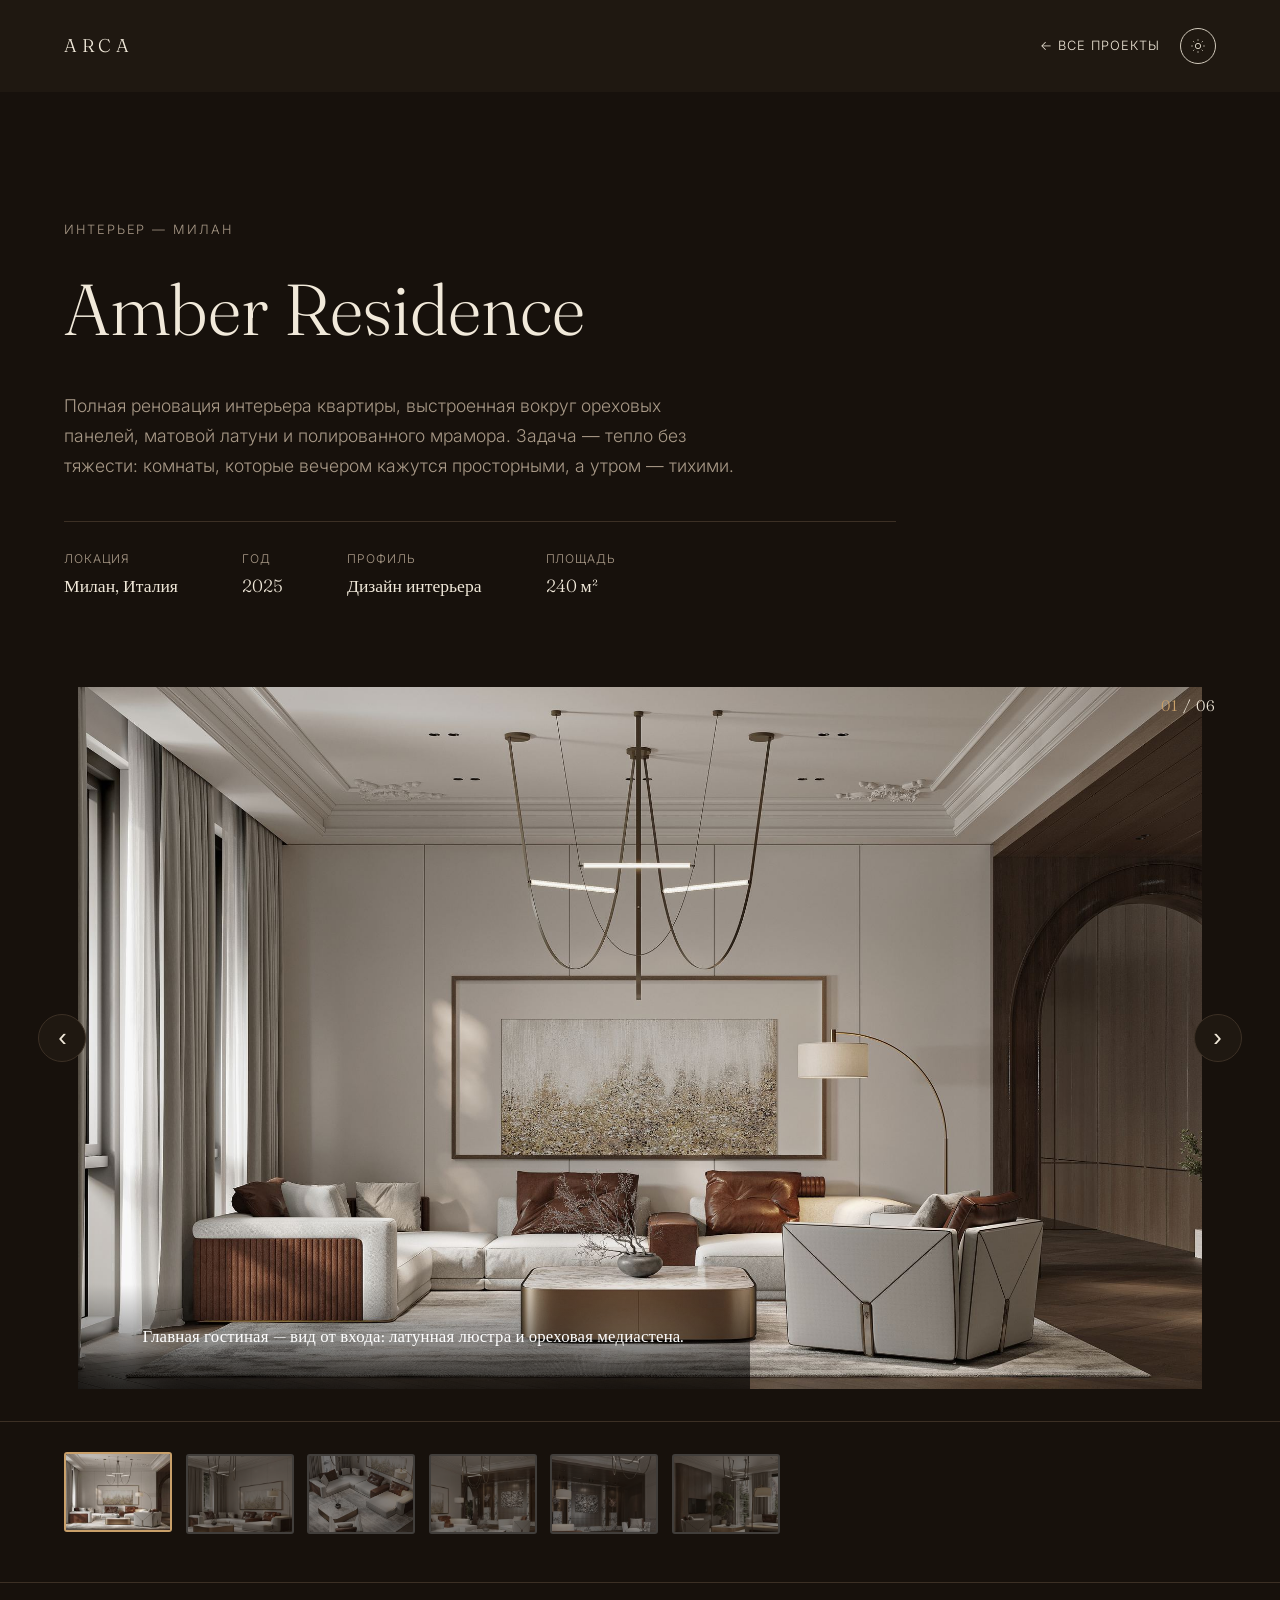
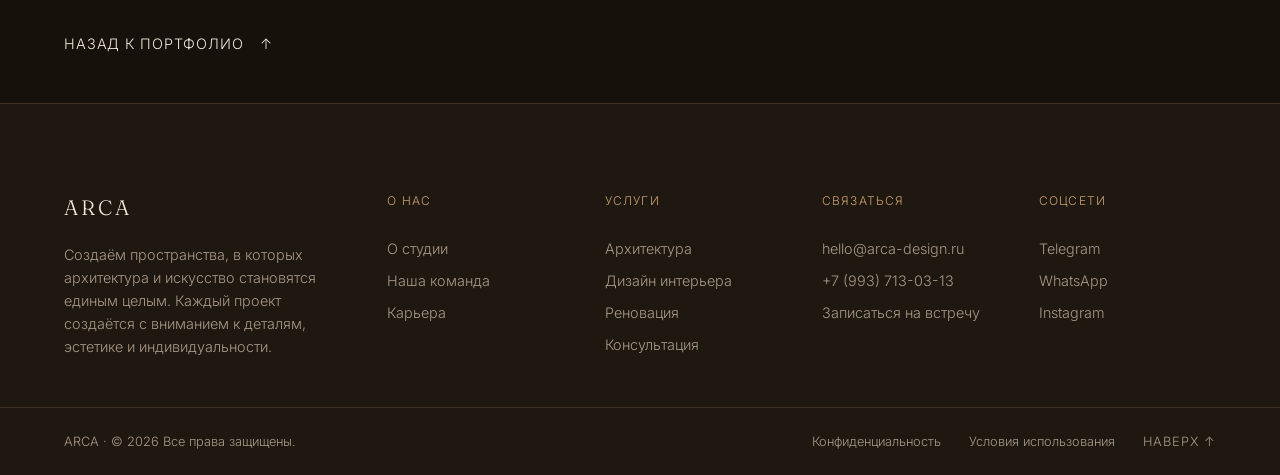
==== commit 3f20eaa8: "Add light/dark theme toggle (sun/moon icon) New sun icon in the header toggles between the dark bron" ====
--- a/project-amber.html
+++ b/project-amber.html
@@ -1,6 +1,7 @@
 <!DOCTYPE html>
 <html lang="ru">
 <head>
+<script>try{if(localStorage.getItem("theme")==="light")document.documentElement.setAttribute("data-theme","light");}catch(e){}</script>
 <meta charset="UTF-8">
 <meta name="viewport" content="width=device-width, initial-scale=1.0">
 <title>Amber Residence — ARCA</title>
@@ -16,7 +17,13 @@
 
 <header class="site-header project-header" id="siteHeader">
   <a href="index.html" class="logo">ARCA</a>
+  <div class="header-actions">
   <a href="index.html#work" class="back-link">← Все проекты</a>
+  <button class="theme-toggle" id="themeToggle" aria-label="Переключить тему">
+    <svg class="icon-sun" viewBox="0 0 24 24" width="16" height="16" fill="none" stroke="currentColor" stroke-width="1.5"><circle cx="12" cy="12" r="4"/><path d="M12 2v2M12 20v2M4.9 4.9l1.4 1.4M17.7 17.7l1.4 1.4M2 12h2M20 12h2M4.9 19.1l1.4-1.4M17.7 6.3l1.4-1.4"/></svg>
+    <svg class="icon-moon" viewBox="0 0 24 24" width="16" height="16" fill="none" stroke="currentColor" stroke-width="1.5"><path d="M20 14.5A8.5 8.5 0 1 1 9.5 4a7 7 0 0 0 10.5 10.5Z"/></svg>
+  </button>
+  </div>
 </header>
 
 <main>
--- a/style.css
+++ b/style.css
@@ -7,6 +7,18 @@
   --accent: #c9a06a;
   --serif: "Fraunces", serif;
   --sans: "Inter", sans-serif;
+  color-scheme: dark;
+  transition: background 0.4s ease, color 0.4s ease;
+}
+
+:root[data-theme="light"] {
+  --bg: #f7f2e8;
+  --bg-alt: #efe6d3;
+  --ink: #241b12;
+  --muted: #7c6c56;
+  --line: #ddd0b8;
+  --accent: #a3572c;
+  color-scheme: light;
 }
 
 * { box-sizing: border-box; margin: 0; padding: 0; }
@@ -115,6 +127,33 @@
   transition: width 0.3s ease;
 }
 .main-nav a:hover::after { width: 100%; }
+
+.header-actions {
+  display: flex;
+  align-items: center;
+  gap: 1.25rem;
+}
+
+.theme-toggle {
+  width: 36px;
+  height: 36px;
+  border-radius: 50%;
+  border: 1px solid currentColor;
+  background: none;
+  color: #fff;
+  mix-blend-mode: difference;
+  cursor: pointer;
+  display: flex;
+  align-items: center;
+  justify-content: center;
+  opacity: 0.85;
+  transition: opacity 0.25s ease;
+}
+.theme-toggle:hover { opacity: 1; }
+.project-header .theme-toggle { color: var(--ink); mix-blend-mode: normal; }
+.theme-toggle .icon-moon { display: none; }
+:root[data-theme="light"] .theme-toggle .icon-sun { display: none; }
+:root[data-theme="light"] .theme-toggle .icon-moon { display: block; }
 
 .nav-toggle {
   display: none;
@@ -619,5 +658,5 @@
     gap: 2rem;
     z-index: 90;
   }
-  .main-nav.open a { mix-blend-mode: normal; color: #fff; }
-}
+  .main-nav.open a { mix-blend-mode: normal; color: var(--ink); }
+}
--- a/project.css
+++ b/project.css
@@ -4,14 +4,14 @@
   position: sticky;
   background: var(--bg-alt);
   mix-blend-mode: normal;
-  color: #fff;
-}
-.project-header .logo { mix-blend-mode: normal; color: #fff; }
+  color: var(--ink);
+}
+.project-header .logo { mix-blend-mode: normal; color: var(--ink); }
 .back-link {
   font-size: 0.8rem;
   letter-spacing: 0.08em;
   text-transform: uppercase;
-  color: #fff;
+  color: var(--ink);
 }
 .back-link:hover { color: var(--accent); }
 
@@ -130,7 +130,7 @@
   border-radius: 50%;
   border: 1px solid var(--line);
   background: var(--bg-alt);
-  color: #fff;
+  color: var(--ink);
   font-size: 1.6rem;
   line-height: 1;
   cursor: pointer;
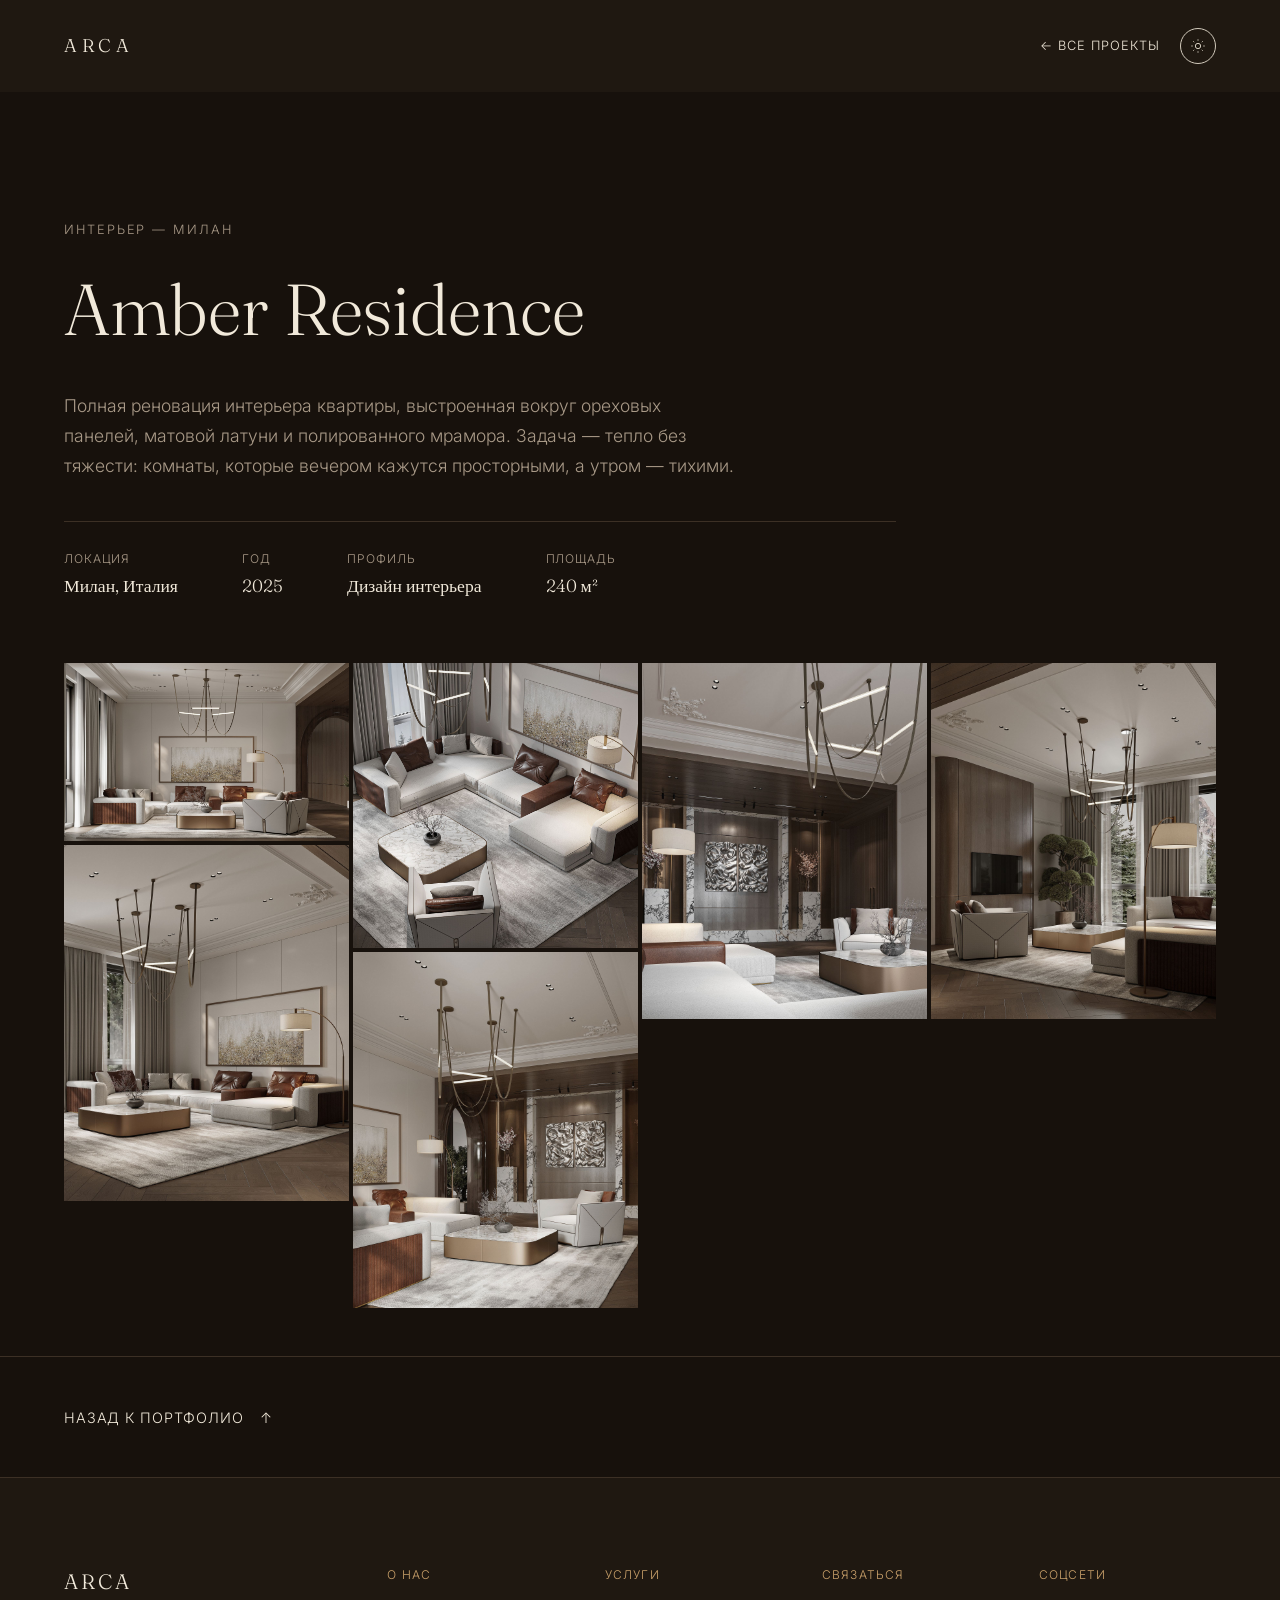
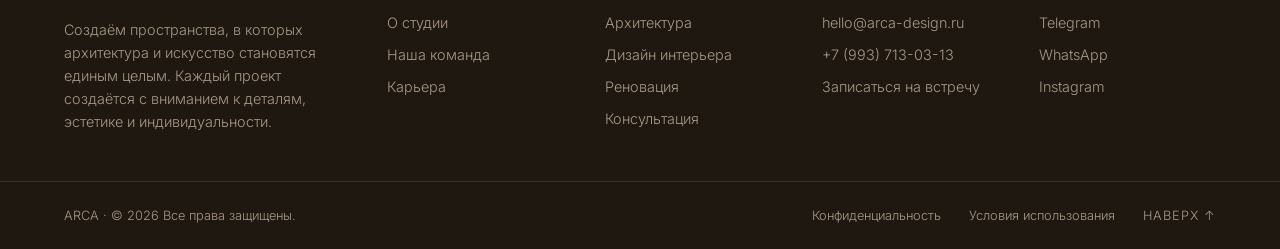
==== commit 69c44f54: "Turn project galleries into grid + click-to-open lightbox slideshow Matches Aura XIII's gallery UX: " ====
--- a/project-amber.html
+++ b/project-amber.html
@@ -44,6 +44,18 @@
   </section>
 
   <section class="gallery" id="gallery" aria-roledescription="carousel" aria-label="Галерея проекта">
+    <div class="gallery-grid" id="galleryGrid">
+      <button class="gallery-grid-item" data-index="0"><img src="assets/img/gallery/Living room (1).jpg" alt="Гостиная со скульптурной латунной люстрой и двумя диванами" loading="lazy"></button>
+      <button class="gallery-grid-item" data-index="1"><img src="assets/img/gallery/Living room (2).jpg" alt="Мраморная стена со скульптурным панно" loading="lazy"></button>
+      <button class="gallery-grid-item" data-index="2"><img src="assets/img/gallery/Living room (3).jpg" alt="Гостиная, видимая через арочный ореховый проём" loading="lazy"></button>
+      <button class="gallery-grid-item" data-index="3"><img src="assets/img/gallery/Living room (4).jpg" alt="Вид сверху на диван и журнальный столик" loading="lazy"></button>
+      <button class="gallery-grid-item" data-index="4"><img src="assets/img/gallery/Living room (5).jpg" alt="Деталь мраморного и бронзового столика" loading="lazy"></button>
+      <button class="gallery-grid-item" data-index="5"><img src="assets/img/gallery/Living room (6).jpg" alt="Общий вид гостиной зоны" loading="lazy"></button>
+    </div>
+
+    <div class="gallery-lightbox" id="galleryLightbox">
+      <button class="lightbox-close" id="lightboxClose" aria-label="Закрыть">✕</button>
+
     <div class="gallery-stage" id="galleryStage">
       <button class="gallery-arrow gallery-prev" id="galleryPrev" aria-label="Предыдущее изображение">‹</button>
 
@@ -98,6 +110,7 @@
       <button class="thumb" data-index="4"><img src="assets/img/gallery/thumbs/Living room (5).jpg" alt=""></button>
       <button class="thumb" data-index="5"><img src="assets/img/gallery/thumbs/Living room (6).jpg" alt=""></button>
     </div>
+      </div>
   </section>
 
   <section class="project-nav-next">
--- a/style.css
+++ b/style.css
@@ -97,9 +97,18 @@
   padding: 1.75rem clamp(1.5rem, 5vw, 4rem);
   z-index: 100;
   color: #fff;
-  transition: padding 0.4s ease;
-}
-.site-header.scrolled { padding: 1.1rem clamp(1.5rem, 5vw, 4rem); }
+  background: linear-gradient(to bottom, rgba(10, 7, 4, 0.55), rgba(10, 7, 4, 0));
+  backdrop-filter: blur(10px);
+  -webkit-backdrop-filter: blur(10px);
+  transition: padding 0.4s ease, background 0.4s ease, backdrop-filter 0.4s ease;
+}
+.site-header.scrolled {
+  padding: 1.1rem clamp(1.5rem, 5vw, 4rem);
+  background: rgba(10, 7, 4, 0.65);
+  backdrop-filter: blur(14px);
+  -webkit-backdrop-filter: blur(14px);
+  border-bottom: 1px solid rgba(255, 255, 255, 0.08);
+}
 
 .logo {
   font-family: var(--serif);
@@ -345,54 +354,105 @@
   padding: clamp(4rem, 8vw, 6rem) 0;
   border-top: 1px solid var(--line);
 }
-.project-grid {
-  display: grid;
-  grid-template-columns: repeat(2, 1fr);
-  gap: 1px;
-  background: var(--line);
-  padding: 0 clamp(1.5rem, 5vw, 4rem);
-  gap: 2px;
-}
-.project {
+.project-slides {
+  display: flex;
+  flex-direction: column;
+  border-top: 1px solid var(--line);
+}
+.project-slide {
   position: relative;
-  display: block;
+  display: flex;
+  min-height: 65vh;
+  border-bottom: 1px solid var(--line);
   overflow: hidden;
-  aspect-ratio: 4/5;
-}
-.project--large { grid-column: span 2; aspect-ratio: 16/9; }
-
-.project-media { position: absolute; inset: 0; }
-.project-media img {
-  width: 100%; height: 100%;
+}
+.project-slide-media {
+  position: relative;
+  width: 55%;
+  overflow: hidden;
+}
+.project-slide-media img {
+  width: 100%;
+  height: 100%;
   object-fit: cover;
   transform: scale(1.02);
   transition: transform 1.1s cubic-bezier(0.16,1,0.3,1), filter 0.6s ease;
 }
-.project:hover .project-media img {
-  transform: scale(1.1);
-  filter: brightness(0.75);
-}
-.project-meta {
+.project-slide:hover .project-slide-media img {
+  transform: scale(1.08);
+  filter: brightness(0.8);
+}
+.project-slide-info {
+  position: relative;
+  width: 45%;
+  padding: clamp(2.5rem, 5vw, 4.5rem) 6rem clamp(2.5rem, 5vw, 4.5rem) clamp(2rem, 4vw, 3.5rem);
+  display: flex;
+  flex-direction: column;
+  justify-content: center;
+  background: var(--bg-alt);
+}
+.project-slide-num {
+  font-family: var(--serif);
+  font-size: clamp(3.5rem, 6vw, 5.5rem);
+  color: var(--line);
+  line-height: 1;
+  margin-bottom: 1rem;
+}
+.project-slide-tag {
   position: absolute;
-  left: 0; right: 0; bottom: 0;
-  padding: 1.75rem;
-  color: #fff;
-  background: linear-gradient(to top, rgba(0,0,0,0.55), transparent 70%);
-  transform: translateY(10px);
-  opacity: 0.9;
-  transition: transform 0.4s ease, opacity 0.4s ease;
-}
-.project:hover .project-meta { transform: translateY(0); opacity: 1; }
-.project-meta h3 {
-  font-family: var(--serif);
-  font-weight: 400;
-  font-size: 1.4rem;
-  margin-bottom: 0.25rem;
-}
-.project-meta p {
-  font-size: 0.8rem;
-  letter-spacing: 0.04em;
-  opacity: 0.85;
+  top: 0; bottom: 0;
+  right: clamp(1.25rem, 3vw, 2.25rem);
+  display: flex;
+  align-items: center;
+  writing-mode: vertical-rl;
+  transform: rotate(180deg);
+  font-size: 0.75rem;
+  letter-spacing: 0.2em;
+  text-transform: uppercase;
+  color: var(--muted);
+}
+.project-slide-info h3 {
+  font-family: var(--serif);
+  font-weight: 300;
+  font-size: clamp(1.8rem, 3vw, 2.6rem);
+  margin-bottom: 0.75rem;
+  color: var(--ink);
+}
+.project-slide-meta {
+  font-size: 0.8rem;
+  letter-spacing: 0.06em;
+  color: var(--accent);
+  text-transform: uppercase;
+  margin-bottom: 1rem;
+}
+.project-slide-desc {
+  font-size: 0.95rem;
+  color: var(--muted);
+  max-width: 26rem;
+  margin-bottom: 2rem;
+}
+.project-slide-link {
+  display: inline-flex;
+  align-items: center;
+  gap: 0.6rem;
+  width: fit-content;
+  font-size: 0.8rem;
+  letter-spacing: 0.08em;
+  text-transform: uppercase;
+  color: var(--ink);
+  border-bottom: 1px solid var(--line);
+  padding-bottom: 0.4rem;
+  transition: color 0.3s ease, border-color 0.3s ease;
+}
+.project-slide-link span {
+  transition: transform 0.3s ease;
+}
+.project-slide:hover .project-slide-link {
+  color: var(--accent);
+  border-color: var(--accent);
+}
+.project-slide:hover .project-slide-link span {
+  transform: translateX(4px);
 }
 
 /* Services */
@@ -632,8 +692,10 @@
 @media (max-width: 860px) {
   .main-nav { display: none; }
   .nav-toggle { display: flex; }
-  .project-grid { grid-template-columns: 1fr; }
-  .project--large { grid-column: span 1; aspect-ratio: 4/5; }
+  .project-slide { flex-direction: column; min-height: 0; }
+  .project-slide-media { width: 100%; aspect-ratio: 4/3; }
+  .project-slide-info { width: 100%; padding: 2rem 1.5rem 2.5rem; }
+  .project-slide-tag { display: none; }
   .intro-stats { gap: 2.5rem; }
   .team-grid { grid-template-columns: repeat(2, 1fr); }
   .services-list li { grid-template-columns: 1fr; gap: 0.5rem; }
